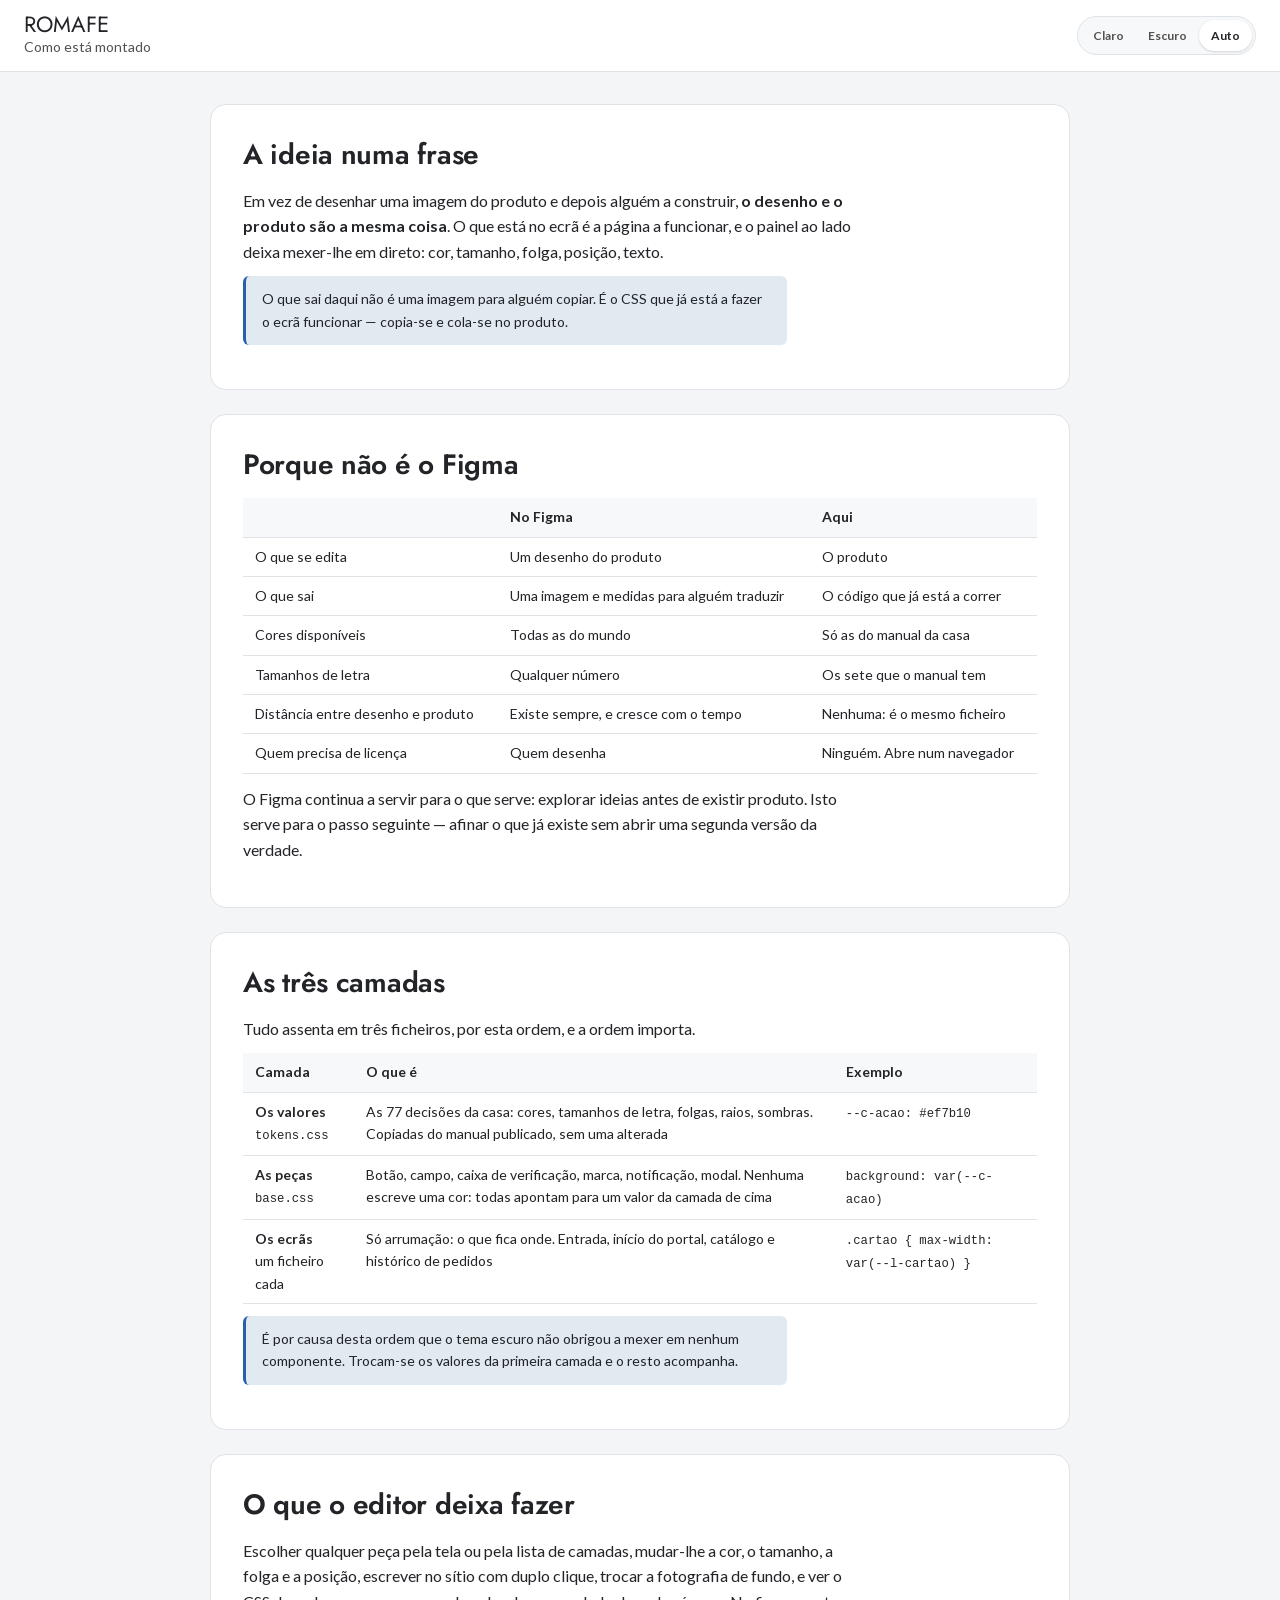
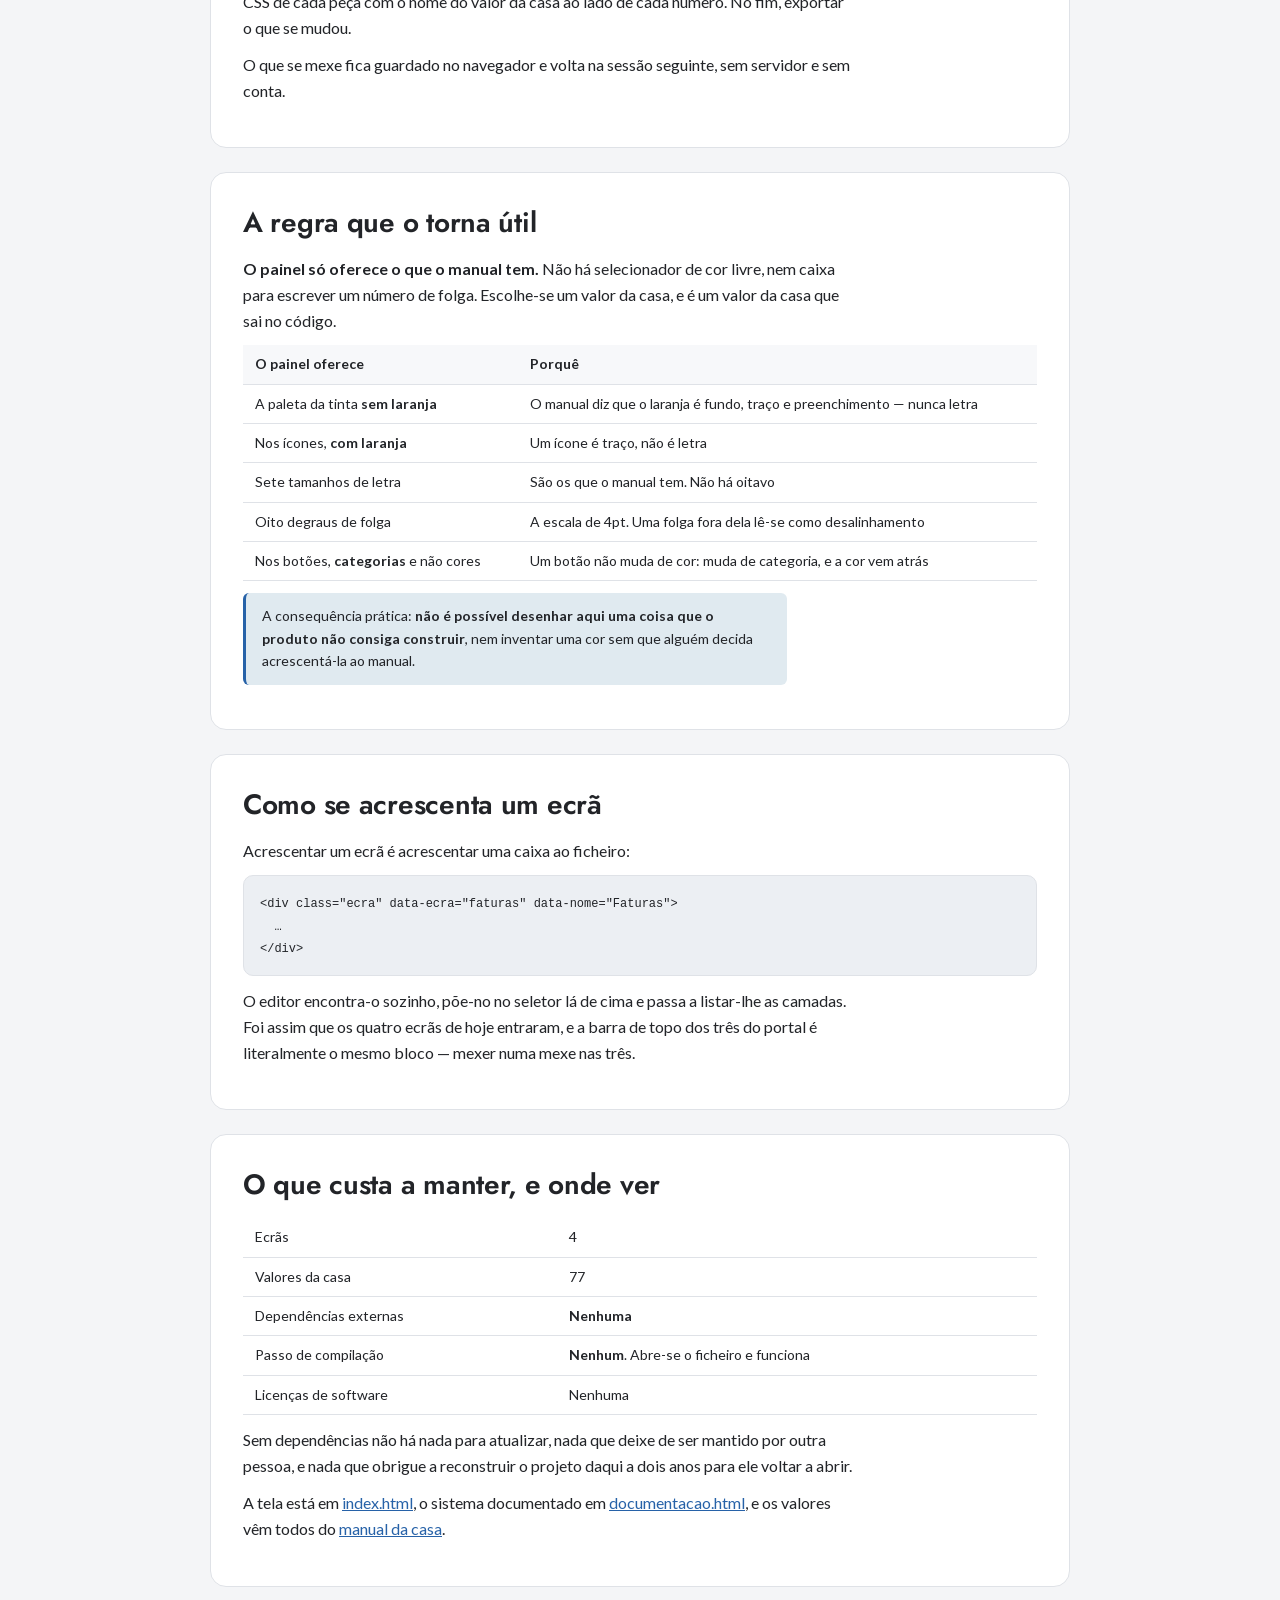
==== web/como-funciona.html @ 7aa7355b "Uma página que explica o que isto é, e a casa arrumada web/como-funciona.html responde à pergunta qu" ====
<!DOCTYPE html>
<html lang="pt">
<head>
<meta charset="utf-8">
<meta name="viewport" content="width=device-width, initial-scale=1">
<title>Como está montado — ROMAFE</title>
<meta name="description" content="O que é a tela de desenho da ROMAFE, porque não é o Figma, e como está construída.">
<link rel="stylesheet" href="assets/css/tokens.css">
<link rel="stylesheet" href="assets/css/base.css">
<link rel="stylesheet" href="assets/css/documentacao.css">
<script src="assets/js/tema.js"></script>
</head>
<body>

<a class="skip-link" href="#conteudo">Saltar para o conteúdo</a>

<header class="doc-topo">
  <div>
    <h1 class="doc-topo__titulo marca">ROMAFE</h1>
    <p class="doc-topo__sub">Como está montado</p>
  </div>
  <div class="segmented" role="group" aria-label="Tema da interface">
    <button type="button" class="segmented__btn" data-tema="light" aria-pressed="false">Claro</button>
    <button type="button" class="segmented__btn" data-tema="dark" aria-pressed="false">Escuro</button>
    <button type="button" class="segmented__btn" data-tema="auto" aria-pressed="true">Auto</button>
  </div>
</header>

<div class="doc-corpo doc-corpo--simples">
  <main class="doc-conteudo" id="conteudo">

    <section class="seccao" id="ideia">
      <h2>A ideia numa frase</h2>
      <p>
        Em vez de desenhar uma imagem do produto e depois alguém a construir,
        <strong>o desenho e o produto são a mesma coisa</strong>. O que está no
        ecrã é a página a funcionar, e o painel ao lado deixa mexer-lhe em
        direto: cor, tamanho, folga, posição, texto.
      </p>
      <p class="nota">
        O que sai daqui não é uma imagem para alguém copiar. É o CSS que já
        está a fazer o ecrã funcionar — copia-se e cola-se no produto.
      </p>
    </section>

    <section class="seccao" id="diferenca">
      <h2>Porque não é o Figma</h2>
      <table class="tabela">
        <thead><tr><th></th><th>No Figma</th><th>Aqui</th></tr></thead>
        <tbody>
          <tr><td>O que se edita</td><td>Um desenho do produto</td><td>O produto</td></tr>
          <tr><td>O que sai</td><td>Uma imagem e medidas para alguém traduzir</td><td>O código que já está a correr</td></tr>
          <tr><td>Cores disponíveis</td><td>Todas as do mundo</td><td>Só as do manual da casa</td></tr>
          <tr><td>Tamanhos de letra</td><td>Qualquer número</td><td>Os sete que o manual tem</td></tr>
          <tr><td>Distância entre desenho e produto</td><td>Existe sempre, e cresce com o tempo</td><td>Nenhuma: é o mesmo ficheiro</td></tr>
          <tr><td>Quem precisa de licença</td><td>Quem desenha</td><td>Ninguém. Abre num navegador</td></tr>
        </tbody>
      </table>
      <p>
        O Figma continua a servir para o que serve: explorar ideias antes de
        existir produto. Isto serve para o passo seguinte — afinar o que já
        existe sem abrir uma segunda versão da verdade.
      </p>
    </section>

    <section class="seccao" id="camadas">
      <h2>As três camadas</h2>
      <p>Tudo assenta em três ficheiros, por esta ordem, e a ordem importa.</p>
      <table class="tabela">
        <thead><tr><th>Camada</th><th>O que é</th><th>Exemplo</th></tr></thead>
        <tbody>
          <tr>
            <td><strong>Os valores</strong><br><code>tokens.css</code></td>
            <td>As 77 decisões da casa: cores, tamanhos de letra, folgas, raios, sombras. Copiadas do manual publicado, sem uma alterada</td>
            <td><code>--c-acao: #ef7b10</code></td>
          </tr>
          <tr>
            <td><strong>As peças</strong><br><code>base.css</code></td>
            <td>Botão, campo, caixa de verificação, marca, notificação, modal. Nenhuma escreve uma cor: todas apontam para um valor da camada de cima</td>
            <td><code>background: var(--c-acao)</code></td>
          </tr>
          <tr>
            <td><strong>Os ecrãs</strong><br>um ficheiro cada</td>
            <td>Só arrumação: o que fica onde. Entrada, início do portal, catálogo e histórico de pedidos</td>
            <td><code>.cartao { max-width: var(--l-cartao) }</code></td>
          </tr>
        </tbody>
      </table>
      <p class="nota">
        É por causa desta ordem que o tema escuro não obrigou a mexer em nenhum
        componente. Trocam-se os valores da primeira camada e o resto acompanha.
      </p>
    </section>

    <section class="seccao" id="editor">
      <h2>O que o editor deixa fazer</h2>
      <p>
        Escolher qualquer peça pela tela ou pela lista de camadas, mudar-lhe a
        cor, o tamanho, a folga e a posição, escrever no sítio com duplo clique,
        trocar a fotografia de fundo, e ver o CSS de cada peça com o nome do
        valor da casa ao lado de cada número. No fim, exportar o que se mudou.
      </p>
      <p>
        O que se mexe fica guardado no navegador e volta na sessão seguinte, sem
        servidor e sem conta.
      </p>
    </section>

    <section class="seccao" id="regra">
      <h2>A regra que o torna útil</h2>
      <p>
        <strong>O painel só oferece o que o manual tem.</strong> Não há
        selecionador de cor livre, nem caixa para escrever um número de folga.
        Escolhe-se um valor da casa, e é um valor da casa que sai no código.
      </p>
      <table class="tabela">
        <thead><tr><th>O painel oferece</th><th>Porquê</th></tr></thead>
        <tbody>
          <tr><td>A paleta da tinta <strong>sem laranja</strong></td><td>O manual diz que o laranja é fundo, traço e preenchimento — nunca letra</td></tr>
          <tr><td>Nos ícones, <strong>com laranja</strong></td><td>Um ícone é traço, não é letra</td></tr>
          <tr><td>Sete tamanhos de letra</td><td>São os que o manual tem. Não há oitavo</td></tr>
          <tr><td>Oito degraus de folga</td><td>A escala de 4pt. Uma folga fora dela lê-se como desalinhamento</td></tr>
          <tr><td>Nos botões, <strong>categorias</strong> e não cores</td><td>Um botão não muda de cor: muda de categoria, e a cor vem atrás</td></tr>
        </tbody>
      </table>
      <p class="nota">
        A consequência prática: <strong>não é possível desenhar aqui uma coisa
        que o produto não consiga construir</strong>, nem inventar uma cor sem
        que alguém decida acrescentá-la ao manual.
      </p>
    </section>

    <section class="seccao" id="crescer">
      <h2>Como se acrescenta um ecrã</h2>
      <p>Acrescentar um ecrã é acrescentar uma caixa ao ficheiro:</p>
      <pre><code>&lt;div class="ecra" data-ecra="faturas" data-nome="Faturas"&gt;
  …
&lt;/div&gt;</code></pre>
      <p>
        O editor encontra-o sozinho, põe-no no seletor lá de cima e passa a
        listar-lhe as camadas. Foi assim que os quatro ecrãs de hoje entraram, e
        a barra de topo dos três do portal é literalmente o mesmo bloco — mexer
        numa mexe nas três.
      </p>
    </section>

    <section class="seccao" id="custo">
      <h2>O que custa a manter, e onde ver</h2>
      <table class="tabela">
        <tbody>
          <tr><td>Ecrãs</td><td>4</td></tr>
          <tr><td>Valores da casa</td><td>77</td></tr>
          <tr><td>Dependências externas</td><td><strong>Nenhuma</strong></td></tr>
          <tr><td>Passo de compilação</td><td><strong>Nenhum</strong>. Abre-se o ficheiro e funciona</td></tr>
          <tr><td>Licenças de software</td><td>Nenhuma</td></tr>
        </tbody>
      </table>
      <p>
        Sem dependências não há nada para atualizar, nada que deixe de ser
        mantido por outra pessoa, e nada que obrigue a reconstruir o projeto
        daqui a dois anos para ele voltar a abrir.
      </p>
      <p>
        A tela está em <a href="index.html">index.html</a>, o sistema
        documentado em <a href="documentacao.html">documentacao.html</a>, e os
        valores vêm todos do
        <a href="https://romafe-work.github.io/UIUX/">manual da casa</a>.
      </p>
    </section>

  </main>
</div>

<script src="assets/js/documentacao.js"></script>
</body>
</html>
---- web/assets/css/tokens.css ----
/* =========================================================
   ROMAFE — tokens
   Copiados sem alterar de https://romafe-work.github.io/UIUX/
   (assets/css/style.css). Este ficheiro é a única fonte da verdade:
   nada no produto escreve uma cor, um tamanho ou uma folga à mão.
   ========================================================= */

/* Fontes da marca — as mesmas três do produto, ver 04 §1 do manual.
   Motor na marca, Jost nos títulos, Lato no corpo. */
@font-face { font-family:'Motor'; font-style:normal; font-weight:400 700; font-display:swap;
  src:url('../fonts/motor-latin.woff2') format('woff2'); }
@font-face { font-family:'Lato'; font-style:normal; font-weight:400; font-display:swap;
  src:url('../fonts/lato-400-latin.woff2') format('woff2'); }
@font-face { font-family:'Lato'; font-style:italic; font-weight:400; font-display:swap;
  src:url('../fonts/lato-400i-latin.woff2') format('woff2'); }
@font-face { font-family:'Lato'; font-style:normal; font-weight:700; font-display:swap;
  src:url('../fonts/lato-700-latin.woff2') format('woff2'); }
@font-face { font-family:'Lato'; font-style:italic; font-weight:700; font-display:swap;
  src:url('../fonts/lato-700i-latin.woff2') format('woff2'); }
@font-face { font-family:'Jost'; font-style:normal; font-weight:400 700; font-display:swap;
  src:url('../fonts/jost-latin.woff2') format('woff2'); }
@font-face { font-family:'Jost'; font-style:normal; font-weight:400 700; font-display:swap;
  src:url('../fonts/jost-latin-ext.woff2') format('woff2');
  unicode-range:U+0100-02BA,U+02BD-02C5,U+02C7-02CC,U+02CE-02D7,U+02DD-02FF,U+1E00-1E9F,U+1EF2-1EFF,U+2020,U+20A0-20AB,U+20AD-20C0,U+2113,U+2C60-2C7F,U+A720-A7FF; }


/* ---------- 1) TOKENS (design tokens) ---------- */
:root {
  /* cor — superfícies */
  --c-fundo:        #f4f5f7;
  --c-superficie:   #ffffff;
  --c-superficie-2: #f7f8fa;
  --c-superficie-3: #eceff3;
  --c-borda:        #dfe2e7;
  --c-borda-forte:  #c8ccd3;

  /* cor — texto (02 §3) */
  --c-texto:        #222428;
  --c-texto-2:      #52514e;
  --c-texto-3:      #6b6e74;

  /* cor — marca e estados */
  --c-marca:        #2762a8;   /* o azul da palavra ROMAFE */
  --c-marca-forte:  #1f5089;
  --c-marca-suave:  #e0eaf0;
  --c-acao:         #ef7b10;   /* 02 §1: o laranja de referência. Não muda com o tema */
  --c-acao-premido: #d86c01;   /* 02 §1.2: estado premido do primário */
  --c-acao-traco:   #ba5c00;   /* 02 §1.2: traço e preenchimento sobre fundo claro */
  --c-acao-marcador:#ef7b10;   /* 02 §6: marcador do item ativo */
  --c-ok:           #2e6b25;
  --c-ok-suave:     #e7efe6;
  --c-aviso:        #876c0d;
  --c-aviso-suave:  #fdf5d5;
  --c-erro:         #ac2e25;
  --c-erro-suave:   #f9e7e6;

  /* tipografia */
  --f-base: 'Lato', ui-sans-serif, system-ui, -apple-system, "Segoe UI", Roboto, Arial, sans-serif;
  --f-titulo: 'Jost', 'Lato', ui-sans-serif, system-ui, sans-serif;
  --f-marca: 'Motor', 'Jost', sans-serif;
  --f-mono: ui-monospace, SFMono-Regular, "JetBrains Mono", Consolas, monospace;
  --t-xs: .75rem; --t-sm: .875rem; --t-md: 1rem;
  --t-lg: 1.125rem; --t-xl: 1.375rem; --t-2xl: 1.75rem; --t-3xl: 2.25rem;

  /* espaçamento — escala 4pt */
  --e-1: 4px;  --e-2: 8px;  --e-3: 12px; --e-4: 16px;
  --e-5: 24px; --e-6: 32px; --e-7: 48px; --e-8: 64px;

  /* raio, sombra, transição */
  --r-sm: 6px; --r-md: 10px; --r-lg: 16px; --r-full: 999px;
  --s-1: 0 1px 2px rgba(16,24,40,.06), 0 1px 3px rgba(16,24,40,.10);
  --s-2: 0 4px 12px rgba(16,24,40,.10);
  --s-3: 0 16px 40px rgba(16,24,40,.16);
  --tr: 160ms cubic-bezier(.2,.8,.3,1);

  --largura-max: 900px;
  --painel-w: 310px;

  /* Altura do que fica colado ao topo. O app.js mede-as no arranque e a cada
     mudança de tamanho; estes valores são só o ponto de partida. Tudo o que
     salta para uma âncora desconta as duas, senão o destino aterra por baixo
     do cabeçalho e a primeira linha fica cortada. */
  --h-topo: 70px;
  --h-cabecalho: 96px;
  --folga-ancora: calc(var(--h-topo) + var(--h-cabecalho) + 16px);
}

[data-theme="dark"] {
  --c-fundo:        #2c2c2a;
  --c-superficie:   #333331;
  --c-superficie-2: #393937;
  --c-superficie-3: #40403e;
  --c-borda:        rgba(255,255,255,.12);
  --c-borda-forte:  rgba(255,255,255,.24);

  --c-texto:        #ffffff;
  --c-texto-2:      #cdccc1;
  --c-texto-3:      #adaca1;

  --c-marca:        #a8caee;
  --c-marca-forte:  #deebfb;
  --c-marca-suave:  #414548;
  --c-acao-traco:   #fb8f39;
  --c-acao-marcador:#fb8f39;
  --c-ok:           #8fbc89;
  --c-ok-suave:     #373e34;
  --c-aviso:        #f5c518;
  --c-aviso-suave:  #4a452e;
  --c-erro:         #f49791;
  --c-erro-suave:   #473835;

  --s-1: 0 1px 2px rgba(0,0,0,.4);
  --s-2: 0 4px 14px rgba(0,0,0,.45);
  --s-3: 0 18px 44px rgba(0,0,0,.55);
}


/* ---------- ACRESCENTOS DA ENTRADA ----------
   Nenhuma cor nova (02 §11.2). Cada valor daqui está no capítulo 02,
   e os dois azuis estão separados como o §11.4 obriga: um é fundo e não
   muda com o tema, o outro é tinta e muda. */
:root {
  --c-marca-fundo:    #2762a8;                 /* o mesmo azul, onde ele é fundo e não tinta */
  --c-entrada-fundo:  #012338;                 /* 02 §1.1 superfície invertida */
  --c-entrada-veu:    rgba(0, 83, 126, .78);   /* 02 §1.1: as transparências do azul */
  --c-entrada-tinta:  #ffffff;
  --c-entrada-tinta-2: rgba(255, 255, 255, .72); /* 02 §6: o branco a 72% do menu */
  /* Estes dois vêm das capturas do ecrã de entrada da Gestão de frota, que
     é o produto a copiar. Não estão no capítulo 02 — ver LEIA-ME. */
  --c-logotipo:       #2762a8;                 /* o azul do nome, nos dois temas */
  --c-campo-fundo:    #e9f0fe;                 /* o azul lavado dos campos */
  --c-marca-fundo-2:  #2d7ac6;                 /* fim do degradé das cabeças dos painéis */
  --c-portal-fundo:   #edf4fa;                 /* o fundo do portal */
  --c-acao-suave:     #fee1ce;                 /* 02 §1.2: fundo suave do laranja */
  --a-campo:          44px;                    /* 19 §2: 44 e não 42 */
  --l-cartao:         460px;                   /* a maqueta. O 19 §1 pede 400 */
}

/* 02 §11.4: sobre fundo escuro o azul da marca dá 1.53:1. O azul que é
   tinta muda; o que é fundo fica onde está. */
/* O fundo do portal é uma superfície como as outras: no tema escuro segue a
   página, senão o ecrã inteiro fica branco por baixo dos cartões — 02 §2. */
[data-theme="dark"] {
  --c-campo-fundo:  #3d434f;
  --c-portal-fundo: #2c2c2a;
}

/* O site trata "auto" como claro, porque não tem regra de sistema.
   Aqui auto segue o sistema — é a única diferença de comportamento. */
@media (prefers-color-scheme: dark) {
  :root:not([data-theme="light"]) {
    --c-fundo:        #2c2c2a;
    --c-superficie:   #333331;
    --c-superficie-2: #393937;
    --c-superficie-3: #40403e;
    --c-borda:        rgba(255,255,255,.12);
    --c-borda-forte:  rgba(255,255,255,.24);

    --c-texto:        #ffffff;
    --c-texto-2:      #cdccc1;
    --c-texto-3:      #adaca1;

    --c-marca:        #a8caee;
    --c-marca-forte:  #deebfb;
    --c-marca-suave:  #414548;
    --c-acao-traco:   #fb8f39;
    --c-acao-marcador:#fb8f39;
    --c-ok:           #8fbc89;
    --c-ok-suave:     #373e34;
    --c-aviso:        #f5c518;
    --c-aviso-suave:  #4a452e;
    --c-erro:         #f49791;
    --c-erro-suave:   #473835;

    --s-1: 0 1px 2px rgba(0,0,0,.4);
    --s-2: 0 4px 14px rgba(0,0,0,.45);
    --s-3: 0 18px 44px rgba(0,0,0,.55);

    --c-campo-fundo:  #3d434f;
    --c-portal-fundo: #2c2c2a;
  }
}
---- web/assets/css/base.css ----
/* =========================================================
   ROMAFE — base e componentes
   As regras vêm do site do manual (assets/css/style.css).
   O que é novo para o ecrã de entrada está marcado com "+ entrada".
   ========================================================= */

/* ---------- base ---------- */
*, *::before, *::after { box-sizing: border-box; }
body {
  margin: 0;
  font-family: var(--f-base);
  font-size: var(--t-md);
  line-height: 1.6;
  color: var(--c-texto);
  background: var(--c-fundo);
  -webkit-font-smoothing: antialiased;
}
h1, h2, h3, h4 {
  font-family: var(--f-titulo);
  line-height: 1.25; margin: 0 0 var(--e-3);
  font-weight: 600; letter-spacing: -.01em;
}
p { margin: 0 0 var(--e-3); }
a { color: var(--c-marca); }
code, kbd, pre { font-family: var(--f-mono); font-size: .875em; }
:focus-visible { outline: 3px solid var(--c-marca); outline-offset: 2px; border-radius: var(--r-sm); }

.skip-link {
  position: absolute; left: var(--e-3); top: -60px; z-index: 100;
  background: var(--c-marca); color: #fff; padding: var(--e-2) var(--e-4);
  border-radius: var(--r-sm); text-decoration: none; transition: top var(--tr);
}
.skip-link:focus { top: var(--e-3); }

.marca { font-family: var(--f-marca); font-weight: 400; letter-spacing: 0; }

/* ---------- botão ---------- */
.btn {
  display: inline-flex; align-items: center; justify-content: center; gap: var(--e-2);
  font: inherit; font-weight: 600; line-height: 1;
  padding: 11px var(--e-4); min-height: 42px;
  border: 1px solid transparent; border-radius: var(--r-md);
  background: var(--c-superficie-2); color: var(--c-texto);
  cursor: pointer; transition: background var(--tr), transform var(--tr), border-color var(--tr);
}
.btn:hover { background: var(--c-borda); }
.btn:active { transform: translateY(1px); }
.btn:disabled { opacity: .5; cursor: not-allowed; transform: none; }
.btn--primario { background: var(--c-marca); color: #fff; }
[data-theme="dark"] .btn--primario { color: #2c2c2a; }
.btn--primario:hover { background: var(--c-marca-forte); }
.btn--ghost { background: transparent; border-color: var(--c-borda-forte); }
.btn--ghost:hover { background: var(--c-superficie-2); }
.btn--perigo { background: var(--c-erro); color: #fff; }
[data-theme="dark"] .btn--perigo { color: #473835; }
.btn--sm { min-height: 34px; padding: 7px var(--e-3); font-size: var(--t-sm); }
.btn--bloco { width: 100%; }

/* + entrada — a ação da marca é laranja (09 §2.1). O site só tinha o azul
   porque a sua única ação é abrir capítulos, e essa não é a ação de ninguém. */
.btn--acao {
  background: var(--c-acao); color: #fff;
  font-weight: 700;                    /* 02 §1: o peso paga o contraste do laranja */
}
.btn--acao:hover { background: var(--c-acao-premido); }
/* 02 §3: o texto sobre laranja é branco, e não muda com o tema. */

.btn__icone { width: 18px; height: 18px; flex: none; }

/* ---------- campo ---------- */
.campo { display: block; }
.campo__label { display: block; font-size: var(--t-sm); font-weight: 600; margin-bottom: var(--e-1); }
.campo__ajuda { display: block; font-size: var(--t-xs); color: var(--c-texto-2); margin-top: var(--e-1); }
.campo__erro { display: block; font-size: var(--t-xs); color: var(--c-erro); margin-top: var(--e-1); font-weight: 600; }
.campo__req { color: var(--c-erro); font-weight: 700; margin-left: 2px; }

select.input { accent-color: var(--c-marca-fundo); }
.input, select.input, textarea.input {
  width: 100%; font: inherit; color: var(--c-texto);
  padding: 10px var(--e-3); min-height: 42px;
  background: var(--c-superficie); border: 1px solid var(--c-borda-forte); border-radius: var(--r-md);
  transition: border-color var(--tr), box-shadow var(--tr);
}
.input::placeholder { color: var(--c-texto-3); }
.input:focus { border-color: var(--c-marca); box-shadow: 0 0 0 3px var(--c-marca-suave); outline: none; }
.input[aria-invalid="true"] { border-color: var(--c-erro); }
.input:disabled { background: var(--c-superficie-3); color: var(--c-texto-3); cursor: not-allowed; }

/* + entrada — campo com ícone à esquerda e botão à direita, 44px (19 §2) */
.campo--icone { position: relative; }
.campo--icone .input { min-height: var(--a-campo); padding-left: 42px; }
.campo--icone .input[data-com-botao] { padding-right: 44px; }
.campo__icone {
  position: absolute; left: var(--e-3); top: 50%; transform: translateY(-50%);
  width: 18px; height: 18px; color: var(--c-texto-3); pointer-events: none;
}
.campo__acao {
  position: absolute; right: 6px; top: 50%; transform: translateY(-50%);
  display: grid; place-items: center; width: 32px; height: 32px;
  border: 0; border-radius: var(--r-sm); background: transparent;
  color: var(--c-texto-2); cursor: pointer;
}
.campo__acao:hover { background: var(--c-superficie-3); }
.campo__acao svg { width: 18px; height: 18px; }

/* ---------- opção (caixa de verificação) ---------- */
.opcao { display: flex; gap: var(--e-2); align-items: flex-start; }
.opcao input { margin-top: 4px; width: 16px; height: 16px; accent-color: var(--c-marca-fundo); flex: none; }
.opcao__texto { font-size: var(--t-sm); }
.opcao__ajuda { display: block; font-size: var(--t-xs); color: var(--c-texto-2); }

/* ---------- segmentado (tema) ---------- */
.segmented { display: inline-flex; background: var(--c-superficie-2); border: 1px solid var(--c-borda); border-radius: var(--r-full); padding: 3px; }
.segmented__btn {
  font: inherit; font-size: var(--t-xs); font-weight: 600;
  border: 0; background: transparent; color: var(--c-texto-2);
  padding: 6px var(--e-3); border-radius: var(--r-full); cursor: pointer;
}
.segmented__btn[aria-pressed="true"] { background: var(--c-superficie); color: var(--c-texto); box-shadow: var(--s-1); }

/* ---------- lockup da marca ----------
   ROMAFE nunca aparece sozinho: é o nome, o risco laranja e o subtítulo,
   sempre por esta ordem e sempre com o mesmo desenho. */
.lockup { display: inline-grid; justify-items: start; gap: 3px; }
.lockup__nome {
  font-family: var(--f-marca); font-size: var(--t-2xl); line-height: 1;
  color: var(--c-logotipo); margin: 0;
}
.lockup__risco { width: 100%; height: 3px; background: var(--c-acao); border-radius: 2px; }
.lockup__sub { font-size: var(--t-sm); color: var(--c-texto-2); margin: 0; line-height: 1.2; }

.lockup--centro { justify-items: center; text-align: center; }
.lockup--sm .lockup__nome { font-size: var(--t-xl); }
.lockup--sm .lockup__sub { font-size: var(--t-xs); }
.lockup--sm .lockup__risco { height: 2px; }

/* ROMAFE é sempre azul e sempre em Motor. Sobre superfície escura o
   #00537e dá 1.53:1 e desaparece, por isso o azul que se usa lá é o
   #a8caee — o azul que é tinta, de 02 §1.1 e §11.4. Continua a ser azul. */
.lockup--invertido .lockup__nome { color: #a8caee; }
.lockup--invertido .lockup__sub { color: var(--c-entrada-tinta-2); }

/* ---------- notificação efémera (14 §4) ----------
   A cor vive numa faixa de 3px à esquerda e não no fundo: a notificação
   aparece por cima de conteúdo qualquer, e um fundo colorido a atravessar
   uma tabela é mais ruído do que informação. */
.toasts {
  position: fixed; left: 50%; bottom: var(--e-5); transform: translateX(-50%);
  display: grid; gap: var(--e-2); z-index: 100;
  width: min(420px, calc(100vw - var(--e-5)));
}
.toast {
  display: flex; align-items: center; gap: var(--e-3);
  padding: 12px var(--e-4);
  background: var(--c-superficie); color: var(--c-texto);
  border: 1px solid var(--c-borda-forte); border-left: 3px solid var(--c-texto-3);
  border-radius: var(--r-md); box-shadow: var(--s-3);
  font-size: var(--t-sm);
}
.toast__icone { width: 18px; height: 18px; flex: none; }
.toast__texto { flex: 1; min-width: 0; }
.toast__accao {
  font: inherit; font-size: var(--t-sm); font-weight: 700;
  color: var(--c-marca); background: none; border: 0; cursor: pointer; padding: 0;
}
.toast__fechar {
  font: inherit; font-size: 16px; line-height: 1; width: 24px; height: 24px;
  color: var(--c-texto-3); background: none; border: 0; border-radius: var(--r-sm); cursor: pointer;
}
.toast__fechar:hover { background: var(--c-superficie-3); color: var(--c-texto); }

.toast--bom    { border-left-color: var(--c-ok); }
.toast--bom    .toast__icone { color: var(--c-ok); }
.toast--aviso  { border-left-color: var(--c-aviso); }
.toast--aviso  .toast__icone { color: var(--c-aviso); }
.toast--erro   { border-left-color: var(--c-erro); }
.toast--erro   .toast__icone { color: var(--c-erro); }
.toast--info   { border-left-color: var(--c-marca); }
.toast--info   .toast__icone { color: var(--c-marca); }

/* ---------- modal (13 §2) ---------- */
.modal {
  width: min(720px, 92vw); padding: 0; border: 0;
  border-radius: var(--r-lg); background: var(--c-superficie); color: var(--c-texto);
  box-shadow: var(--s-3);
}
.modal--estreito { width: min(480px, 92vw); }
.modal::backdrop { background: rgba(34, 36, 40, .45); }
[data-theme="dark"] .modal::backdrop { background: rgba(0, 0, 0, .6); }

.modal__cabeca {
  display: flex; align-items: center; justify-content: space-between; gap: var(--e-3);
  padding: var(--e-4) var(--e-5); border-bottom: 1px solid var(--c-borda);
}
.modal__titulo { font-family: var(--f-titulo); font-size: var(--t-lg); margin: 0; }
.modal__fechar {
  font: inherit; font-size: 20px; line-height: 1; width: 32px; height: 32px;
  color: var(--c-texto-2); background: none; border: 0; border-radius: var(--r-sm); cursor: pointer;
}
.modal__fechar:hover { background: var(--c-superficie-3); color: var(--c-texto); }
.modal__corpo { padding: var(--e-5); max-height: 60vh; overflow-y: auto; display: grid; gap: var(--e-4); }
/* O primário fica à direita, que é onde o olho acaba a linha — 07 §2 */
.modal__accoes {
  display: flex; justify-content: flex-end; gap: var(--e-2);
  padding: var(--e-4) var(--e-5); border-top: 1px solid var(--c-borda);
}
---- web/assets/css/documentacao.css ----
/* =========================================================
   ROMAFE — folha da página de documentação
   Só esta página. Não entra no produto.
   ========================================================= */

.doc-topo {
  position: sticky; top: 0; z-index: 10;
  display: flex; align-items: center; justify-content: space-between; gap: var(--e-4);
  padding: var(--e-3) var(--e-5);
  background: var(--c-superficie); border-bottom: 1px solid var(--c-borda);
}
.doc-topo__titulo { font-size: var(--t-xl); margin: 0; line-height: 1.1; }
.doc-topo__sub { font-size: var(--t-sm); color: var(--c-texto-2); margin: 0; }

.doc-corpo {
  display: grid; grid-template-columns: 240px minmax(0, 1fr);
  gap: var(--e-7); align-items: start;
  max-width: 1200px; margin: 0 auto; padding: var(--e-6) var(--e-5);
}

.doc-indice { position: sticky; top: 88px; font-size: var(--t-sm); }
.doc-indice ol { margin: 0; padding-left: var(--e-5); display: grid; gap: var(--e-2); color: var(--c-texto-3); }
.doc-indice a { text-decoration: none; }
.doc-indice a:hover { text-decoration: underline; }
.doc-indice a[aria-current="true"] { font-weight: 700; }

.doc-conteudo { min-width: 0; }
.seccao {
  background: var(--c-superficie); border: 1px solid var(--c-borda);
  border-radius: var(--r-lg); padding: var(--e-6); margin-bottom: var(--e-5);
  scroll-margin-top: 96px;
}
.seccao h2 { font-size: var(--t-2xl); margin-bottom: var(--e-4); }
.seccao h3 { font-size: var(--t-lg); margin-top: var(--e-5); }
.seccao > p { max-width: 68ch; }

.nota {
  border-left: 3px solid var(--c-marca); background: var(--c-marca-suave);
  padding: var(--e-3) var(--e-4); border-radius: var(--r-sm);
  font-size: var(--t-sm); max-width: 68ch;
}

pre {
  background: var(--c-superficie-3); border: 1px solid var(--c-borda);
  border-radius: var(--r-md); padding: var(--e-4);
  overflow-x: auto; margin: var(--e-3) 0;
}
pre code { font-size: var(--t-xs); line-height: 1.7; }

/* ---------- cor ---------- */
.grelha-cores {
  display: grid; grid-template-columns: repeat(auto-fill, minmax(190px, 1fr));
  gap: var(--e-3); margin: var(--e-3) 0 var(--e-5);
}
.cor {
  text-align: left; font: inherit; cursor: pointer;
  border: 1px solid var(--c-borda); border-radius: var(--r-md);
  background: var(--c-superficie); padding: 0; overflow: hidden;
}
.cor:hover { border-color: var(--c-marca); }
.cor__amostra { display: block; height: 56px; border-bottom: 1px solid var(--c-borda); }
.cor__texto { display: block; padding: var(--e-2) var(--e-3); }
.cor__nome { display: block; font-size: var(--t-xs); font-weight: 700; }
.cor__valor { display: block; font-family: var(--f-mono); font-size: 11px; color: var(--c-texto-2); }
.cor__uso { display: block; font-size: 11px; color: var(--c-texto-3); }

/* ---------- tipografia ---------- */
.familias { display: grid; grid-template-columns: repeat(auto-fit, minmax(200px, 1fr)); gap: var(--e-4); margin: var(--e-4) 0; }
.familia { border: 1px solid var(--c-borda); border-radius: var(--r-md); padding: var(--e-4); }
.familia__amostra { font-size: var(--t-2xl); margin: 0 0 var(--e-2); line-height: 1.1; }
.familia__nome { font-size: var(--t-xs); color: var(--c-texto-2); margin: 0; }

/* ---------- tabelas ---------- */
.tabela { width: 100%; border-collapse: collapse; font-size: var(--t-sm); margin: var(--e-3) 0; }
.tabela caption { text-align: left; color: var(--c-texto-2); font-size: var(--t-xs); padding-bottom: var(--e-2); }
.tabela th, .tabela td { text-align: left; padding: var(--e-2) var(--e-3); border-bottom: 1px solid var(--c-borda); vertical-align: top; }
.tabela th { background: var(--c-superficie-2); font-weight: 700; }

/* ---------- espaçamento ---------- */
.escala-espaco { display: grid; gap: var(--e-2); margin: var(--e-4) 0; }
.espaco { display: grid; grid-template-columns: 90px 1fr; align-items: center; gap: var(--e-3); font-size: var(--t-xs); }
.espaco__barra { height: 14px; background: var(--c-marca); border-radius: var(--r-sm); }
.espaco__nome { font-family: var(--f-mono); }

/* ---------- formas ---------- */
.grelha-formas { display: grid; grid-template-columns: repeat(auto-fit, minmax(150px, 1fr)); gap: var(--e-4); margin: var(--e-4) 0; }
.forma { display: grid; gap: var(--e-1); font-size: var(--t-xs); color: var(--c-texto-2); }
.forma__caixa { height: 64px; background: var(--c-superficie-2); border: 1px solid var(--c-borda); }
/* As sombras precisam de folga à volta e de uma superfície branca por baixo,
   senão a mais discreta não se distingue da borda. */
.grelha-formas--sombra { background: var(--c-superficie-2); border-radius: var(--r-md); padding: var(--e-4); }
.grelha-formas--sombra .forma__caixa { background: var(--c-superficie); border: 0; margin-bottom: var(--e-2); }
.forma code { font-weight: 700; color: var(--c-texto); }

/* ---------- demos ---------- */
.demo {
  display: flex; flex-wrap: wrap; gap: var(--e-3); align-items: center;
  background: var(--c-superficie-2); border: 1px solid var(--c-borda);
  border-radius: var(--r-md); padding: var(--e-4); margin: var(--e-3) 0;
}
.demo--coluna { flex-direction: column; align-items: stretch; max-width: 420px; }
/* As notificações vivem coladas ao fundo do ecrã. Aqui estão a ser mostradas,
   não a acontecer, por isso ficam em linha com o resto da página. */
.toasts--demo .toast { position: static; }
.toasts--demo { max-width: 520px; }

.aviso-copia {
  position: fixed; left: 50%; bottom: var(--e-5); transform: translateX(-50%);
  background: var(--c-texto); color: var(--c-fundo);
  padding: var(--e-2) var(--e-4); border-radius: var(--r-full);
  font-size: var(--t-sm); box-shadow: var(--s-2);
}

@media (max-width: 900px) {
  .doc-corpo { grid-template-columns: 1fr; gap: var(--e-4); }
  .doc-indice { position: static; }
  .seccao { padding: var(--e-4); }
}
@media (prefers-reduced-motion: reduce) { * { transition: none !important; } }

/* uma página sem índice ocupa a largura toda, centrada */
.doc-corpo--simples { grid-template-columns: minmax(0, 860px); justify-content: center; }
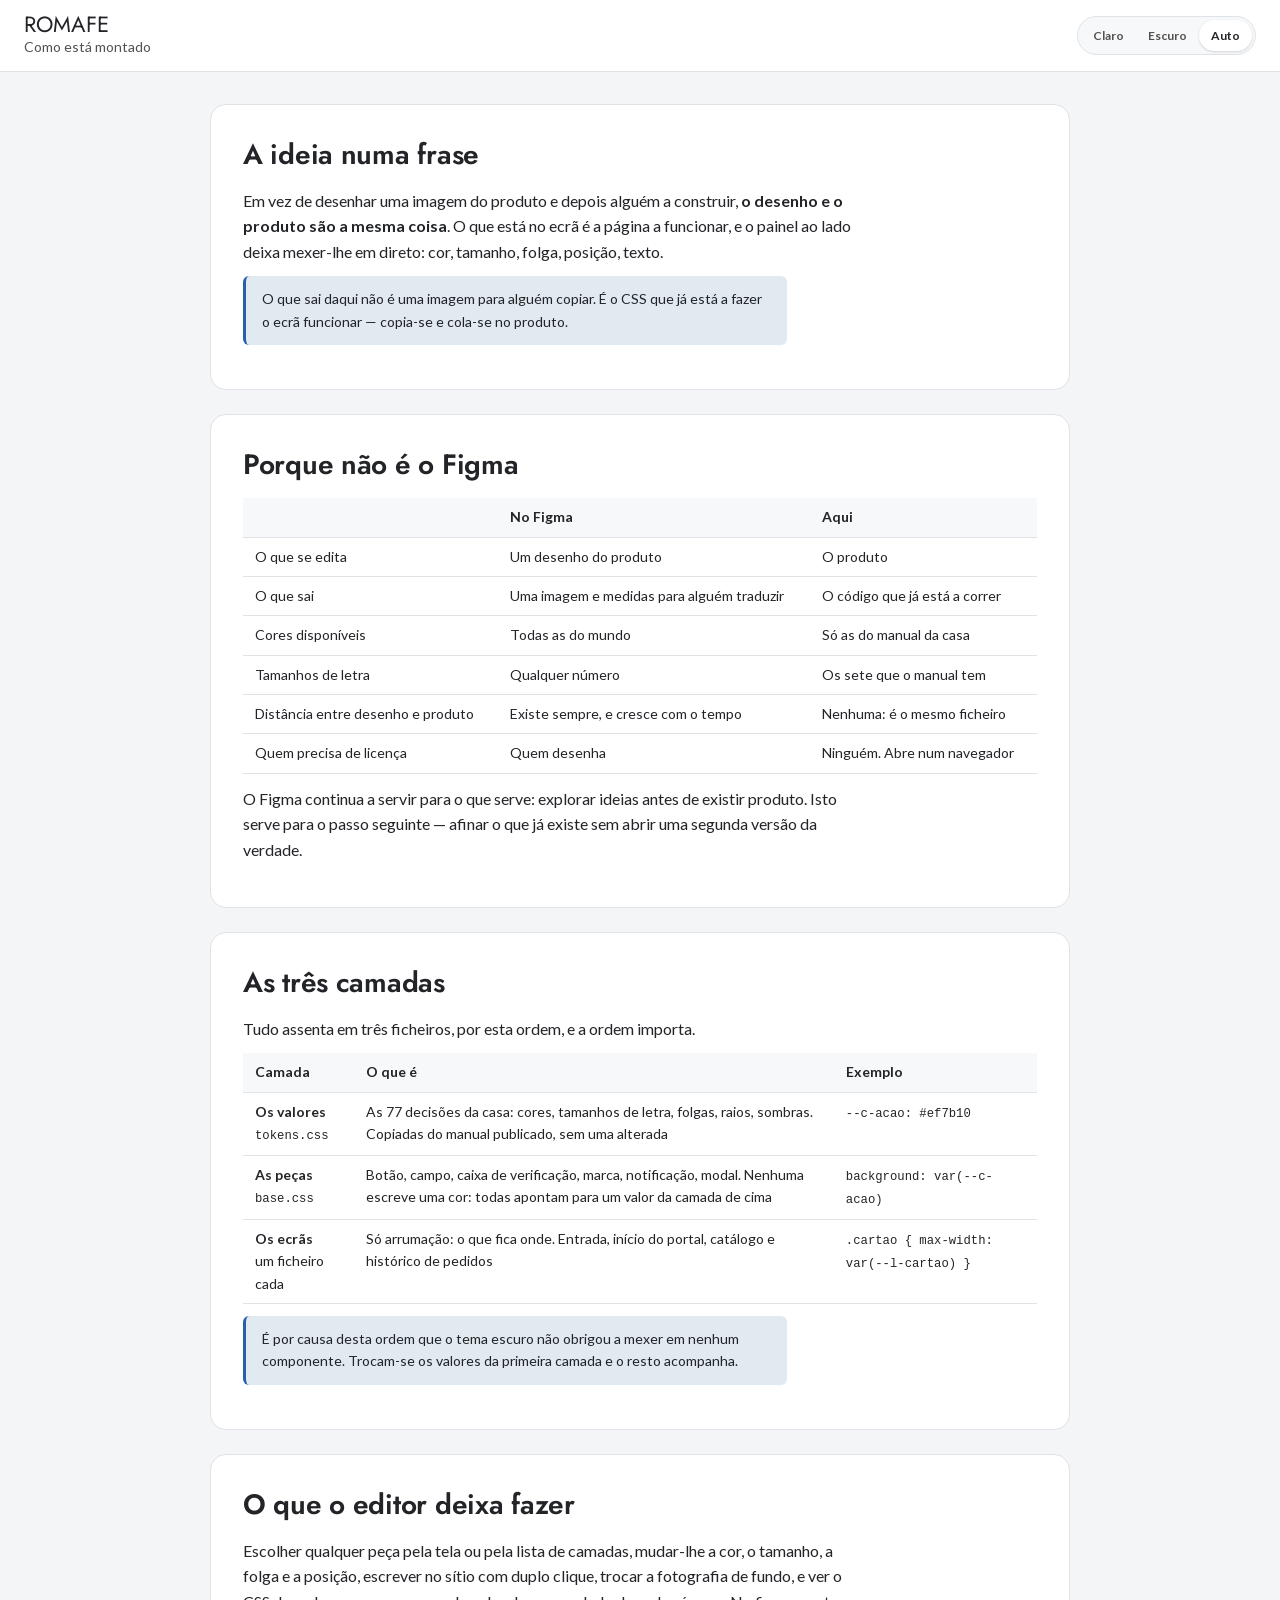
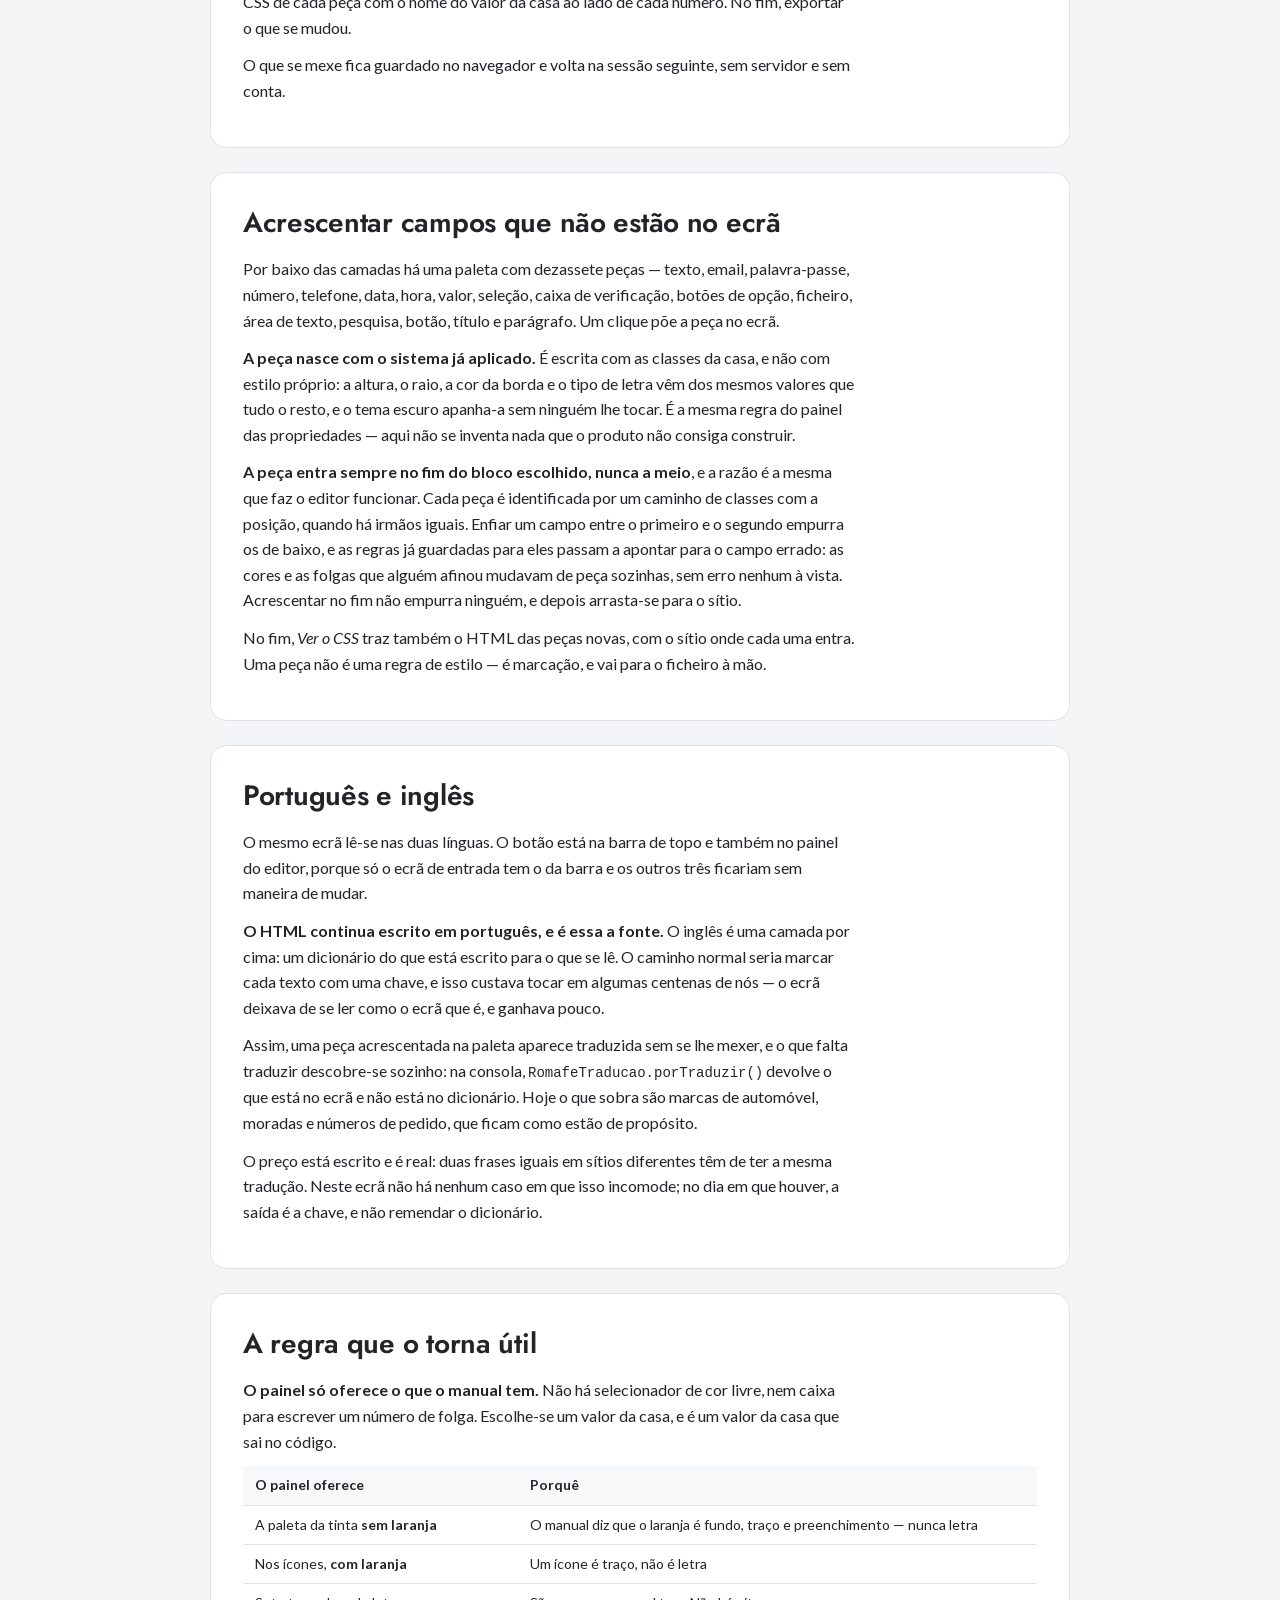
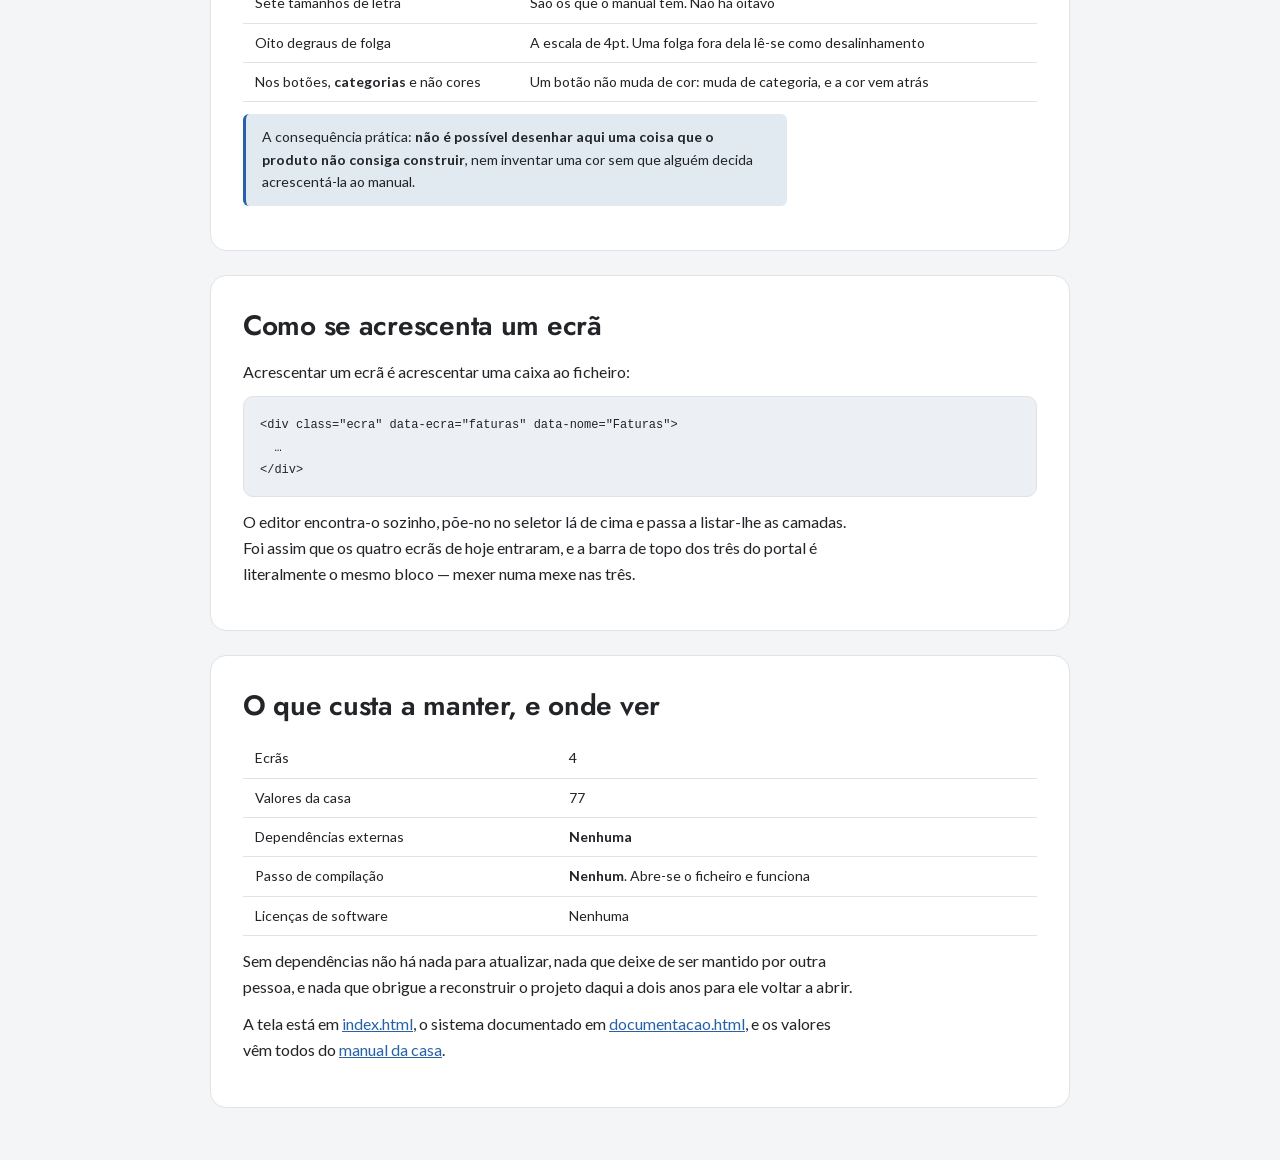
==== commit b9ae0c4e: "A paleta acrescenta campos, e o ecrã lê-se também em inglês Duas coisas que o editor não fazia.  ACR" ====
--- a/web/como-funciona.html
+++ b/web/como-funciona.html
@@ -106,6 +106,68 @@
       </p>
     </section>
 
+    <section class="seccao" id="acrescentar">
+      <h2>Acrescentar campos que não estão no ecrã</h2>
+      <p>
+        Por baixo das camadas há uma paleta com dezassete peças — texto, email,
+        palavra-passe, número, telefone, data, hora, valor, seleção, caixa de
+        verificação, botões de opção, ficheiro, área de texto, pesquisa, botão,
+        título e parágrafo. Um clique põe a peça no ecrã.
+      </p>
+      <p>
+        <strong>A peça nasce com o sistema já aplicado.</strong> É escrita com
+        as classes da casa, e não com estilo próprio: a altura, o raio, a cor da
+        borda e o tipo de letra vêm dos mesmos valores que tudo o resto, e o tema
+        escuro apanha-a sem ninguém lhe tocar. É a mesma regra do painel das
+        propriedades — aqui não se inventa nada que o produto não consiga
+        construir.
+      </p>
+      <p>
+        <strong>A peça entra sempre no fim do bloco escolhido, nunca a meio</strong>,
+        e a razão é a mesma que faz o editor funcionar. Cada peça é identificada
+        por um caminho de classes com a posição, quando há irmãos iguais. Enfiar
+        um campo entre o primeiro e o segundo empurra os de baixo, e as regras
+        já guardadas para eles passam a apontar para o campo errado: as cores e
+        as folgas que alguém afinou mudavam de peça sozinhas, sem erro nenhum à
+        vista. Acrescentar no fim não empurra ninguém, e depois arrasta-se para o
+        sítio.
+      </p>
+      <p>
+        No fim, <em>Ver o CSS</em> traz também o HTML das peças novas, com o
+        sítio onde cada uma entra. Uma peça não é uma regra de estilo — é
+        marcação, e vai para o ficheiro à mão.
+      </p>
+    </section>
+
+    <section class="seccao" id="idioma">
+      <h2>Português e inglês</h2>
+      <p>
+        O mesmo ecrã lê-se nas duas línguas. O botão está na barra de topo e
+        também no painel do editor, porque só o ecrã de entrada tem o da barra e
+        os outros três ficariam sem maneira de mudar.
+      </p>
+      <p>
+        <strong>O HTML continua escrito em português, e é essa a fonte.</strong>
+        O inglês é uma camada por cima: um dicionário do que está escrito para o
+        que se lê. O caminho normal seria marcar cada texto com uma chave, e isso
+        custava tocar em algumas centenas de nós — o ecrã deixava de se ler como
+        o ecrã que é, e ganhava pouco.
+      </p>
+      <p>
+        Assim, uma peça acrescentada na paleta aparece traduzida sem se lhe
+        mexer, e o que falta traduzir descobre-se sozinho: na consola,
+        <code>RomafeTraducao.porTraduzir()</code> devolve o que está no ecrã e
+        não está no dicionário. Hoje o que sobra são marcas de automóvel,
+        moradas e números de pedido, que ficam como estão de propósito.
+      </p>
+      <p>
+        O preço está escrito e é real: duas frases iguais em sítios diferentes
+        têm de ter a mesma tradução. Neste ecrã não há nenhum caso em que isso
+        incomode; no dia em que houver, a saída é a chave, e não remendar o
+        dicionário.
+      </p>
+    </section>
+
     <section class="seccao" id="regra">
       <h2>A regra que o torna útil</h2>
       <p>
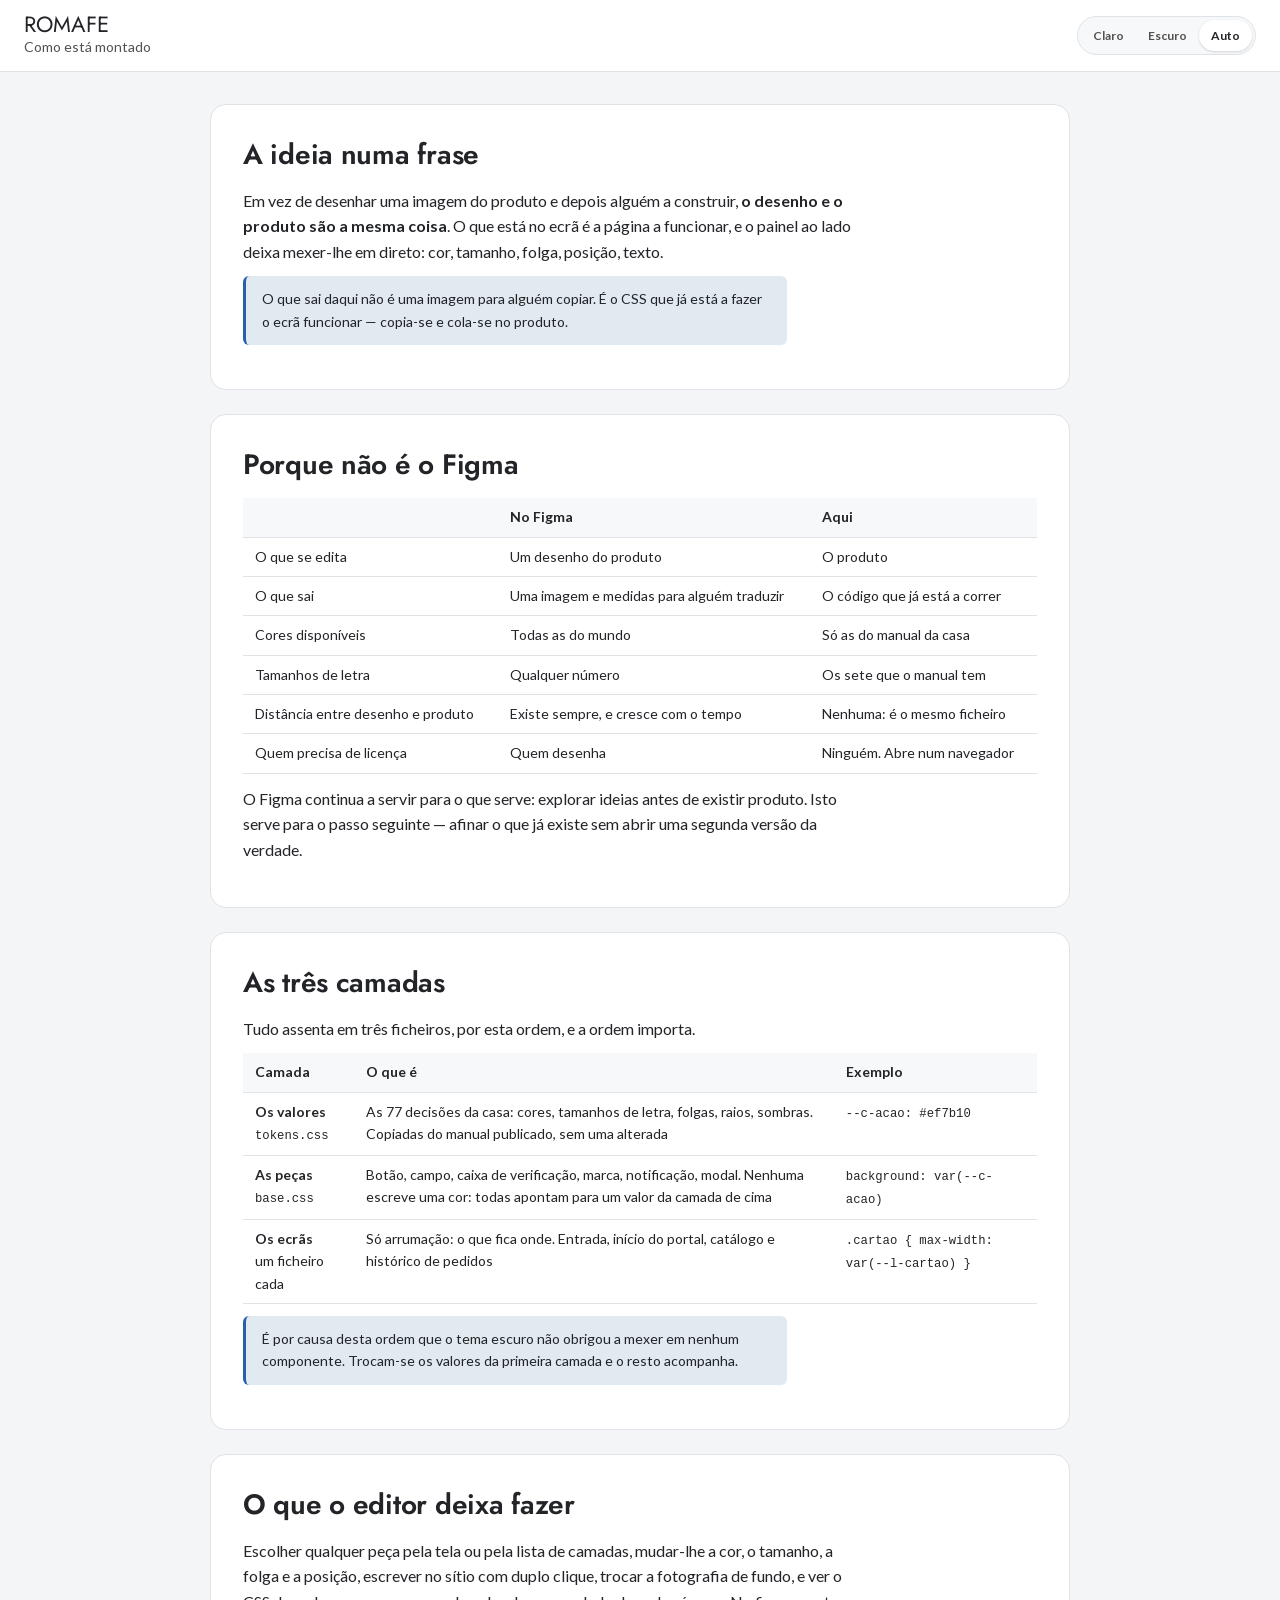
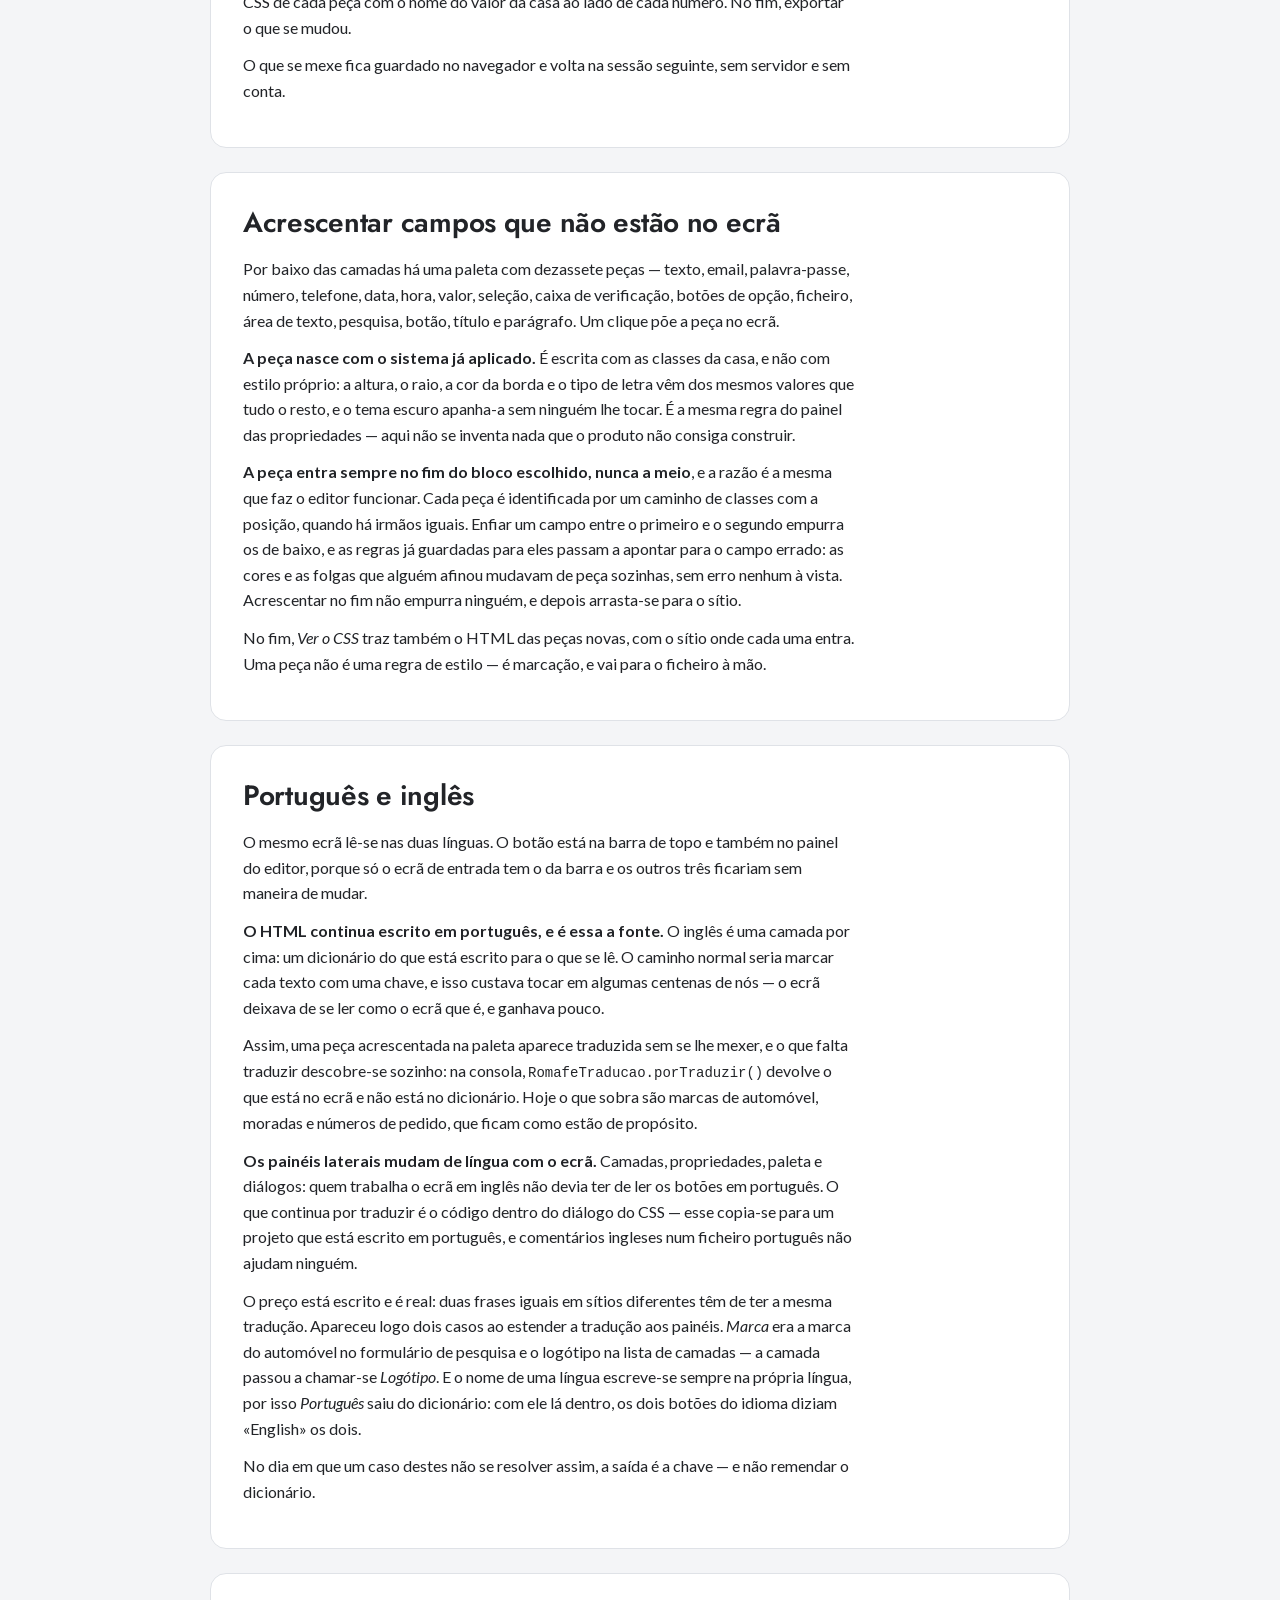
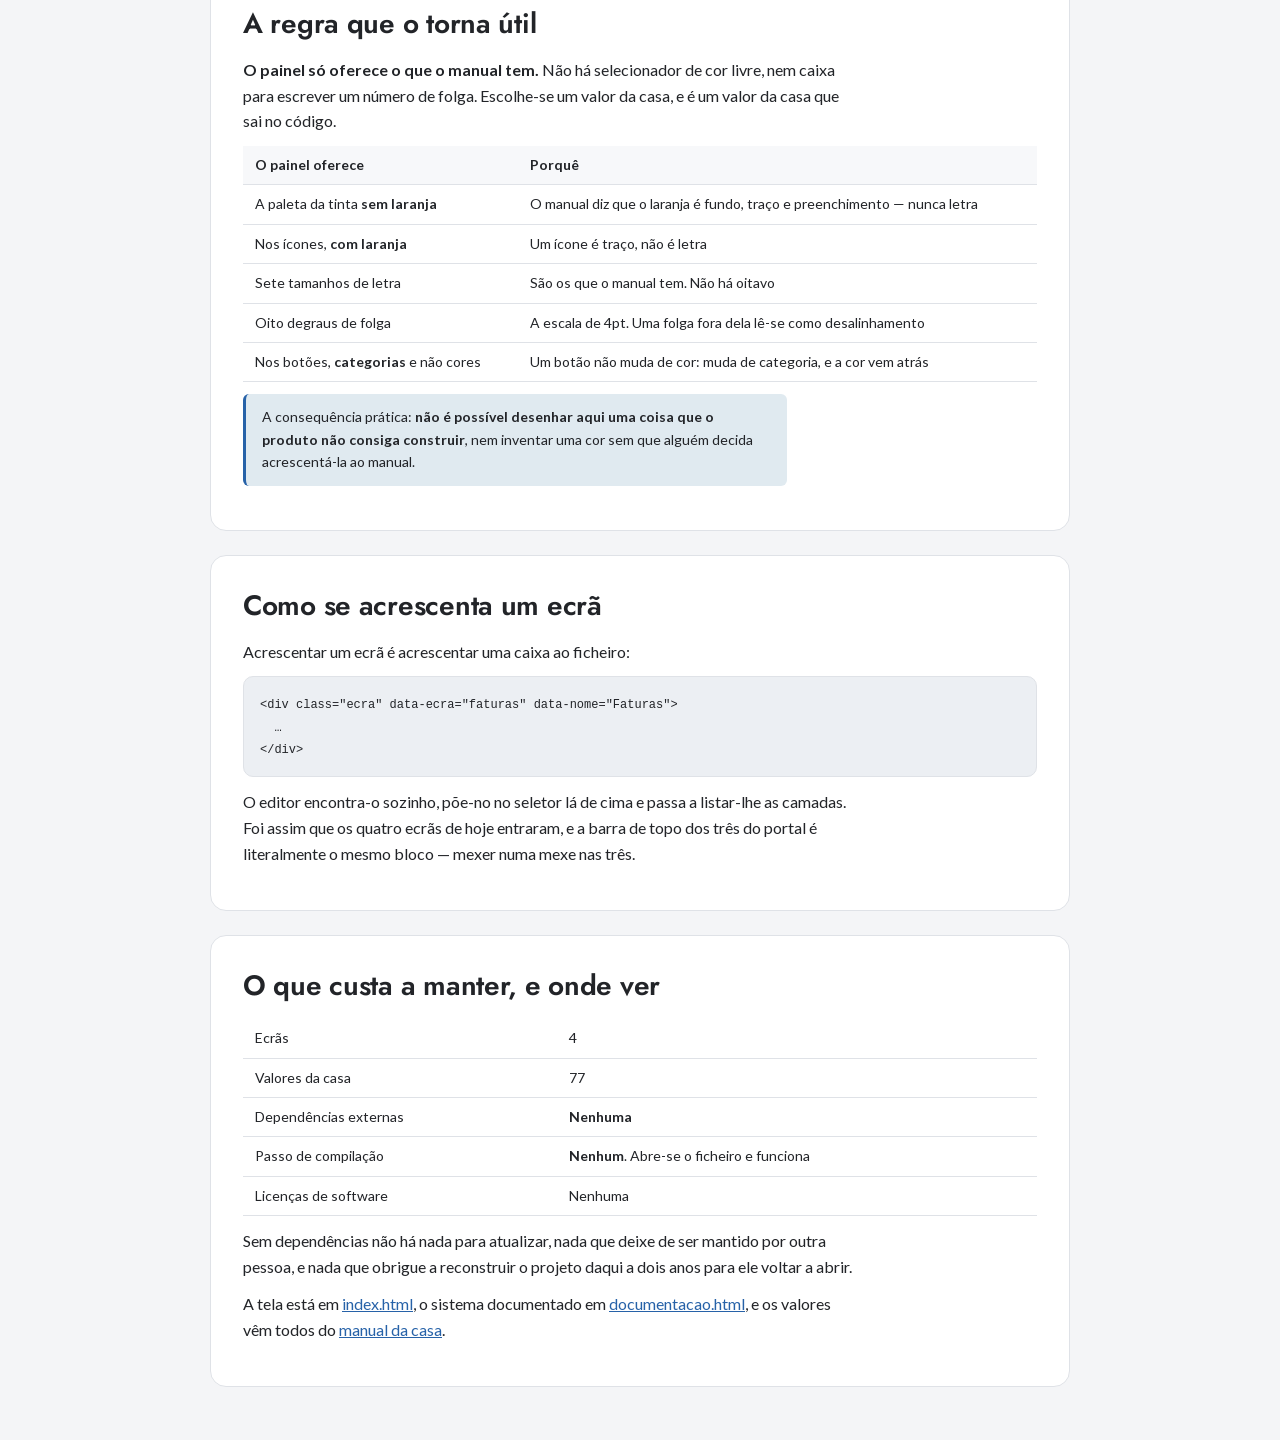
==== commit 2443285a: "Os painéis laterais mudam de língua com o ecrã Camadas, propriedades, paleta e diálogos passam a ing" ====
--- a/web/como-funciona.html
+++ b/web/como-funciona.html
@@ -161,10 +161,25 @@
         moradas e números de pedido, que ficam como estão de propósito.
       </p>
       <p>
+        <strong>Os painéis laterais mudam de língua com o ecrã.</strong> Camadas,
+        propriedades, paleta e diálogos: quem trabalha o ecrã em inglês não devia
+        ter de ler os botões em português. O que continua por traduzir é o código
+        dentro do diálogo do CSS — esse copia-se para um projeto que está escrito
+        em português, e comentários ingleses num ficheiro português não ajudam
+        ninguém.
+      </p>
+      <p>
         O preço está escrito e é real: duas frases iguais em sítios diferentes
-        têm de ter a mesma tradução. Neste ecrã não há nenhum caso em que isso
-        incomode; no dia em que houver, a saída é a chave, e não remendar o
-        dicionário.
+        têm de ter a mesma tradução. Apareceu logo dois casos ao estender a
+        tradução aos painéis. <em>Marca</em> era a marca do automóvel no
+        formulário de pesquisa e o logótipo na lista de camadas — a camada
+        passou a chamar-se <em>Logótipo</em>. E o nome de uma língua escreve-se
+        sempre na própria língua, por isso <em>Português</em> saiu do dicionário:
+        com ele lá dentro, os dois botões do idioma diziam «English» os dois.
+      </p>
+      <p>
+        No dia em que um caso destes não se resolver assim, a saída é a chave —
+        e não remendar o dicionário.
       </p>
     </section>
 
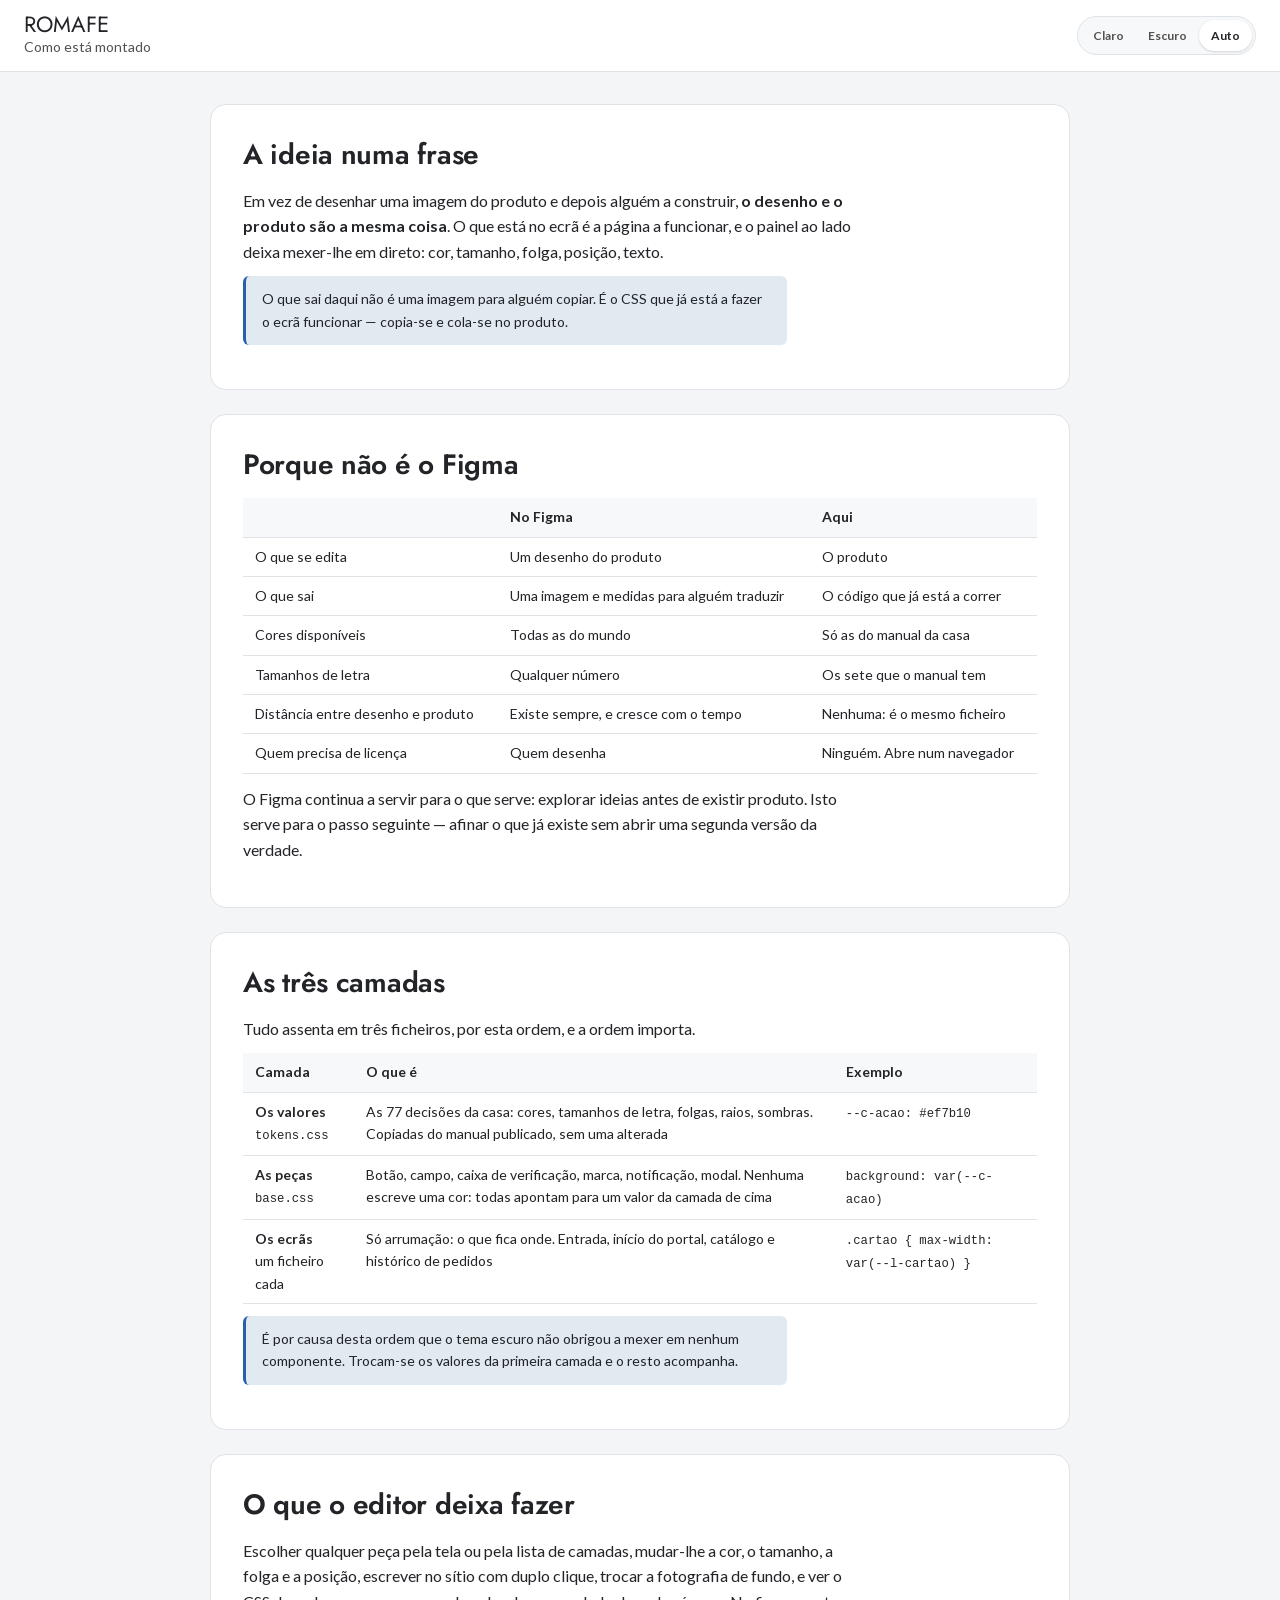
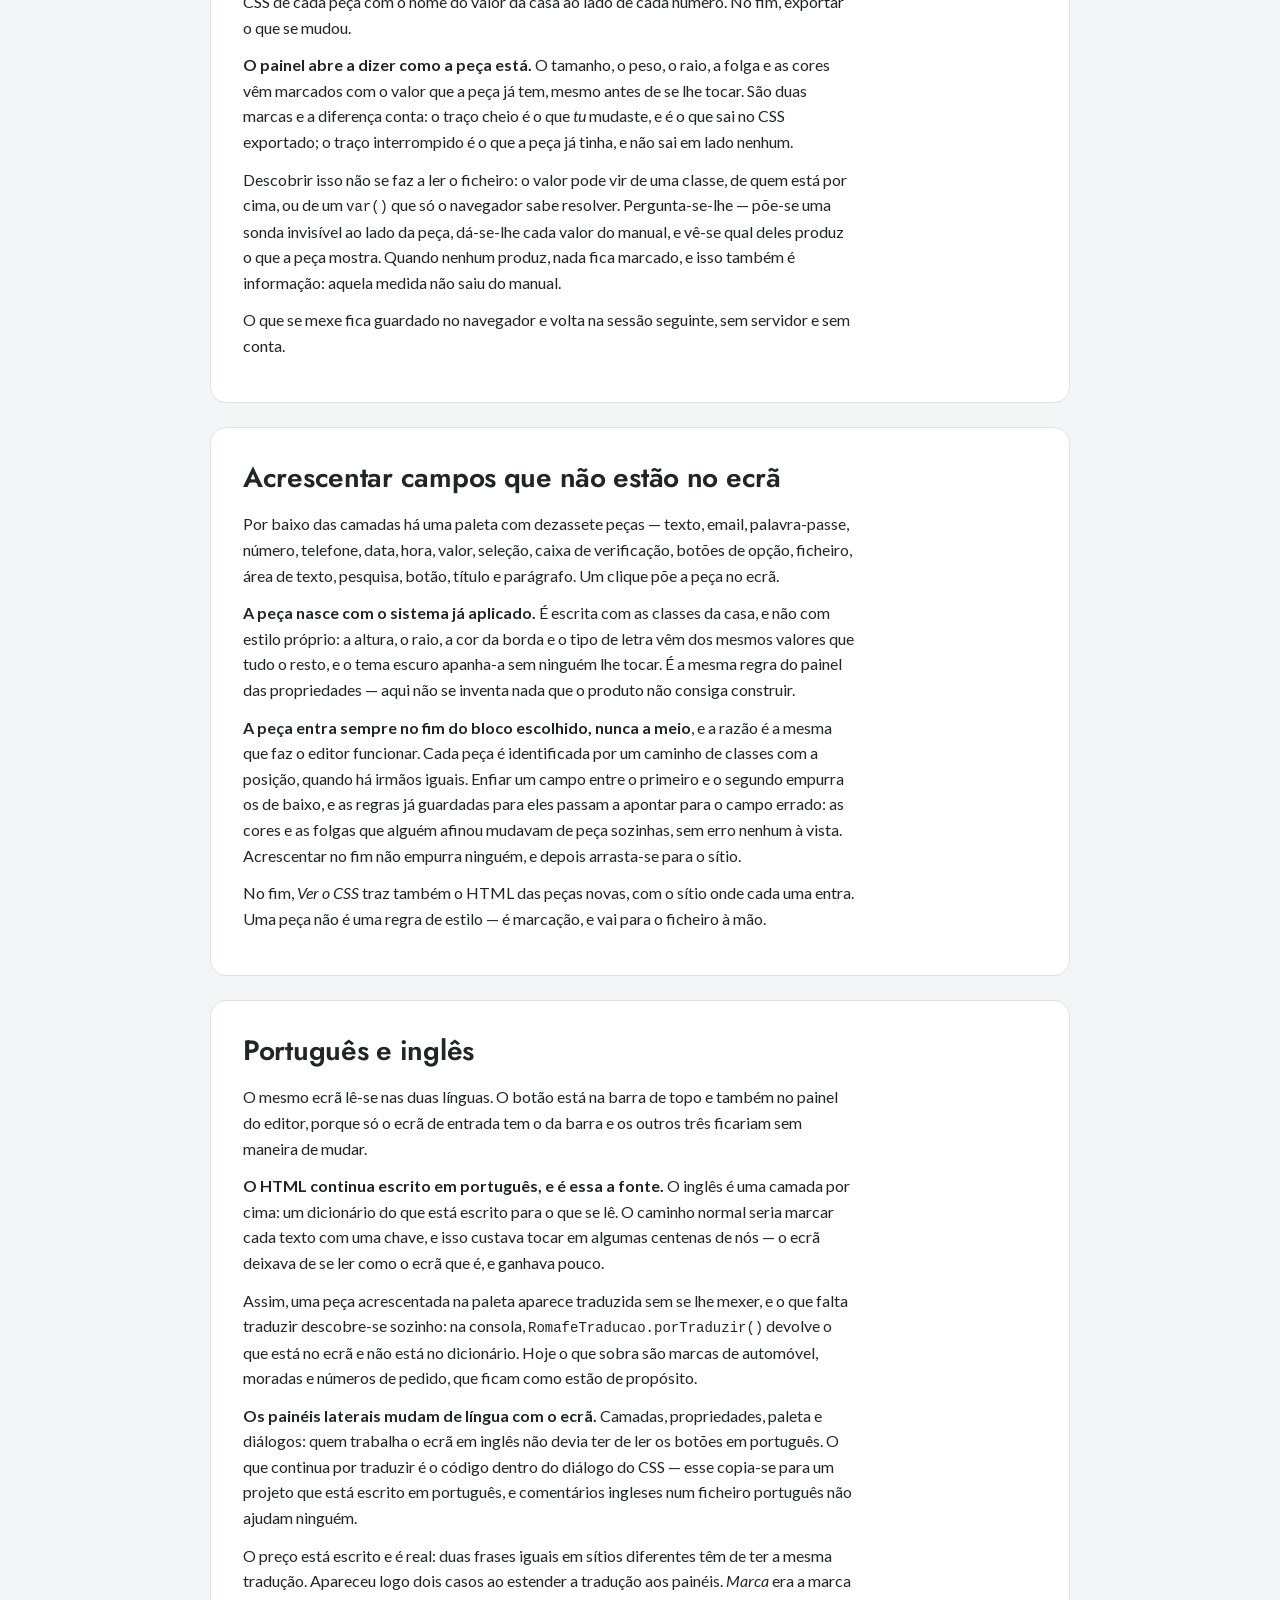
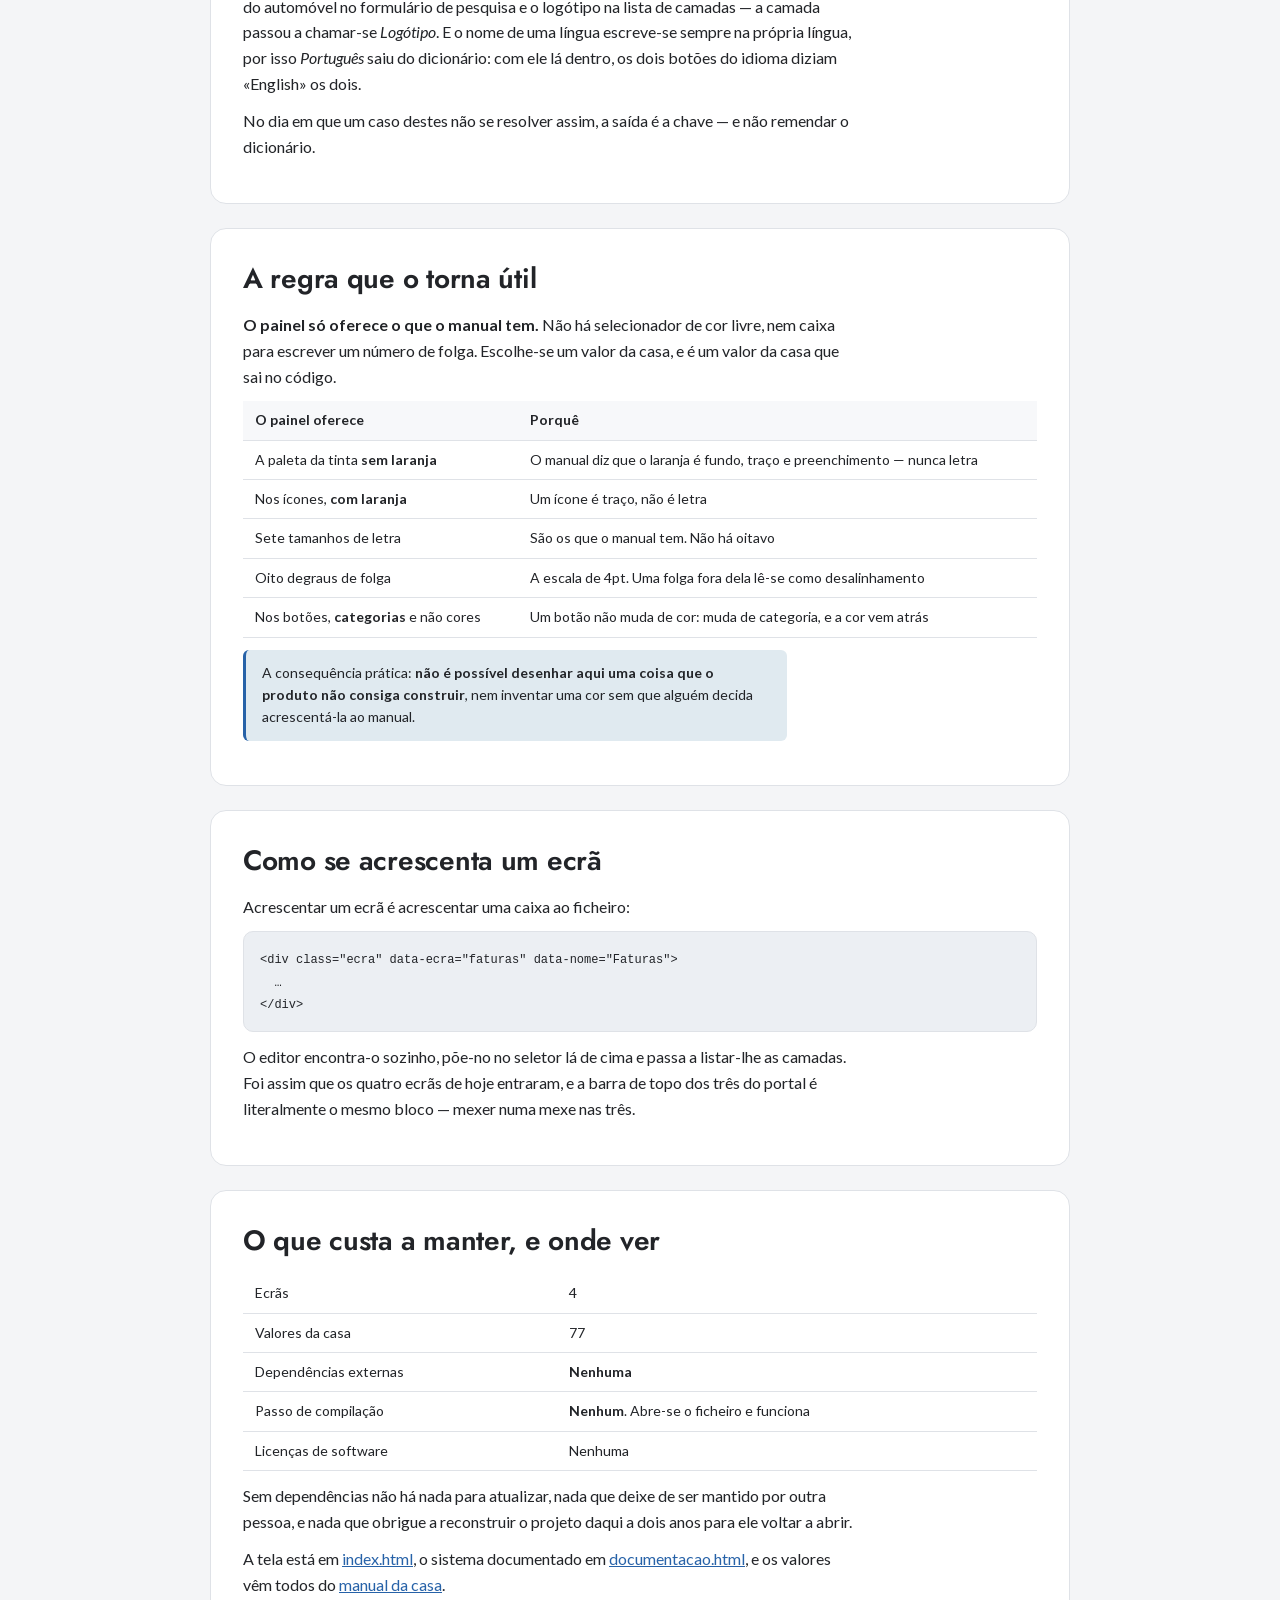
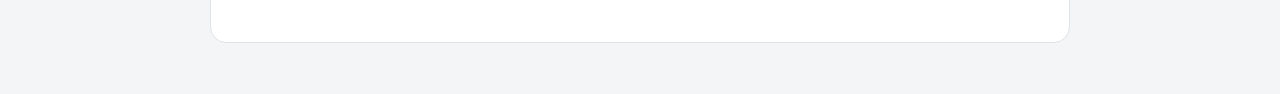
==== commit bebf06e5: "O painel abre a dizer como a peça está As grelhas só marcavam o que TU tinhas mudado, e uma peça aca" ====
--- a/web/como-funciona.html
+++ b/web/como-funciona.html
@@ -101,6 +101,21 @@
         valor da casa ao lado de cada número. No fim, exportar o que se mudou.
       </p>
       <p>
+        <strong>O painel abre a dizer como a peça está.</strong> O tamanho, o
+        peso, o raio, a folga e as cores vêm marcados com o valor que a peça já
+        tem, mesmo antes de se lhe tocar. São duas marcas e a diferença conta: o
+        traço cheio é o que <em>tu</em> mudaste, e é o que sai no CSS exportado;
+        o traço interrompido é o que a peça já tinha, e não sai em lado nenhum.
+      </p>
+      <p>
+        Descobrir isso não se faz a ler o ficheiro: o valor pode vir de uma
+        classe, de quem está por cima, ou de um <code>var()</code> que só o
+        navegador sabe resolver. Pergunta-se-lhe — põe-se uma sonda invisível ao
+        lado da peça, dá-se-lhe cada valor do manual, e vê-se qual deles produz
+        o que a peça mostra. Quando nenhum produz, nada fica marcado, e isso
+        também é informação: aquela medida não saiu do manual.
+      </p>
+      <p>
         O que se mexe fica guardado no navegador e volta na sessão seguinte, sem
         servidor e sem conta.
       </p>
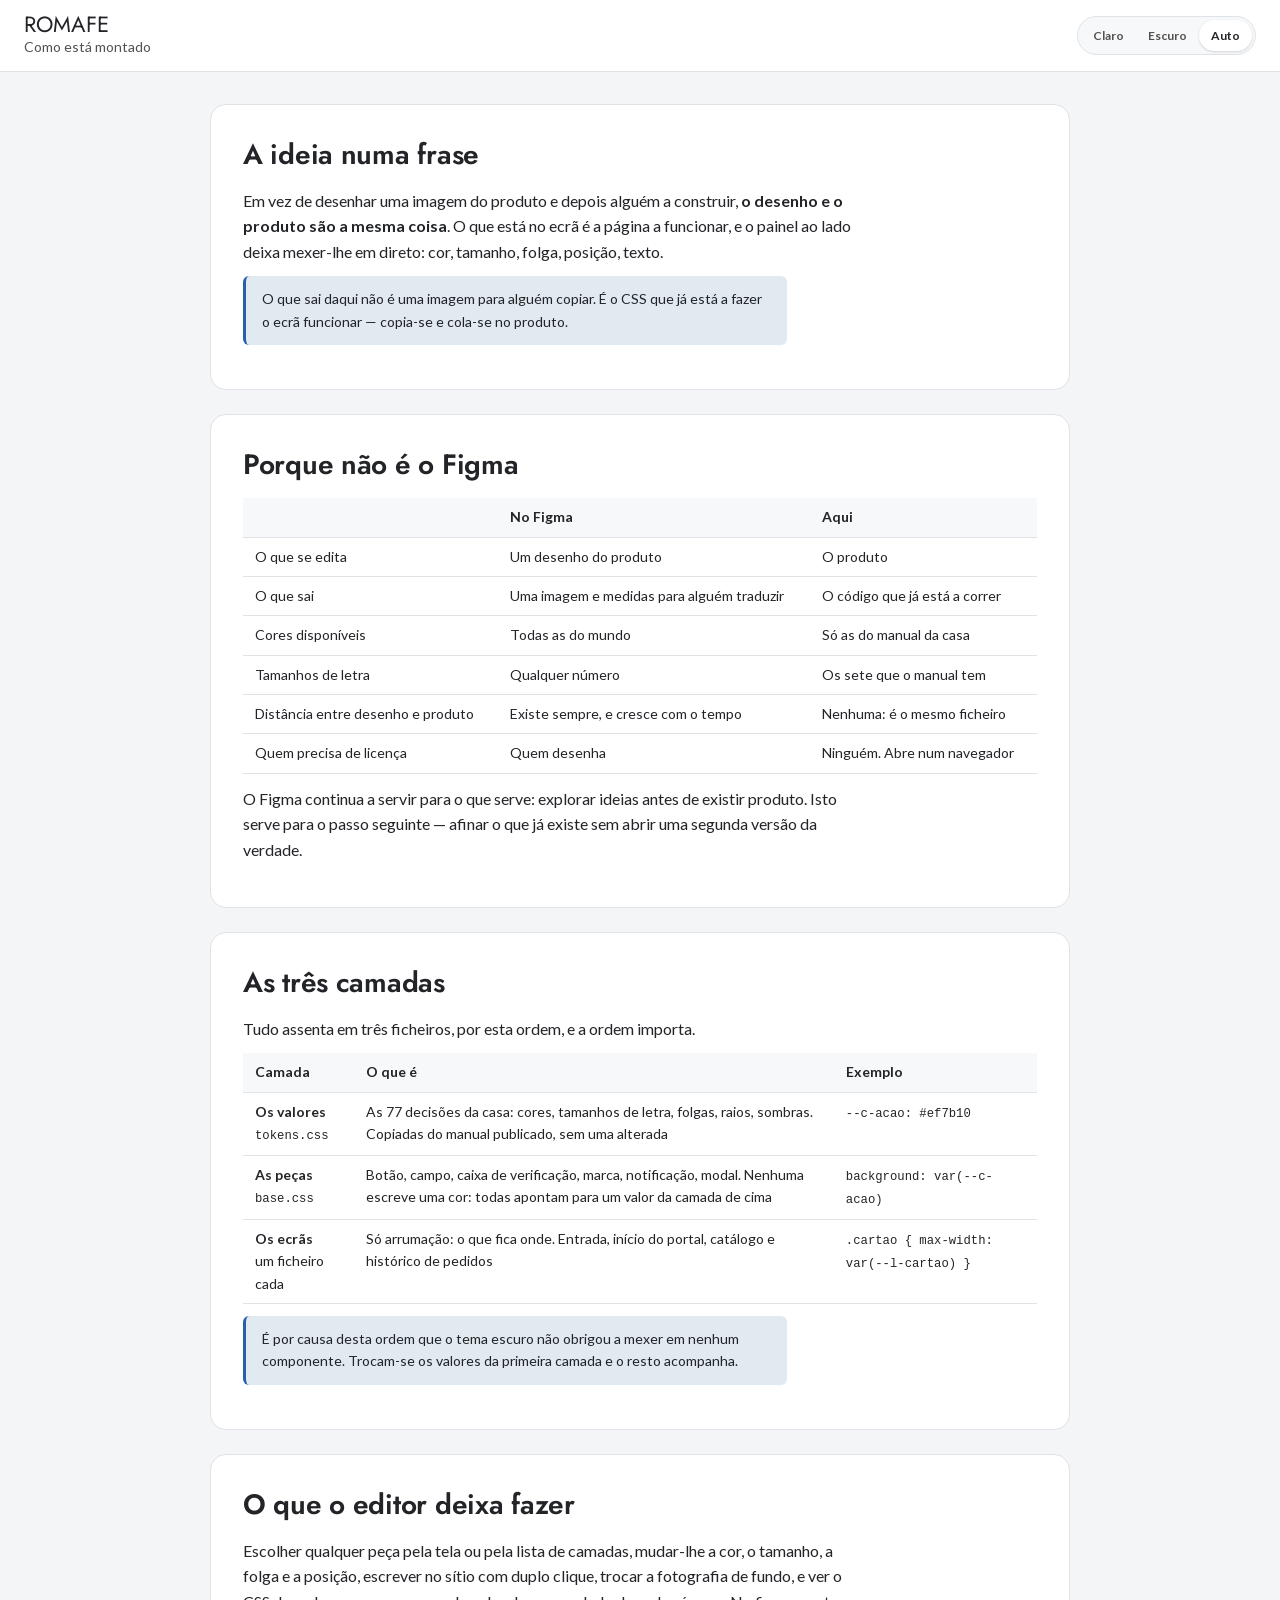
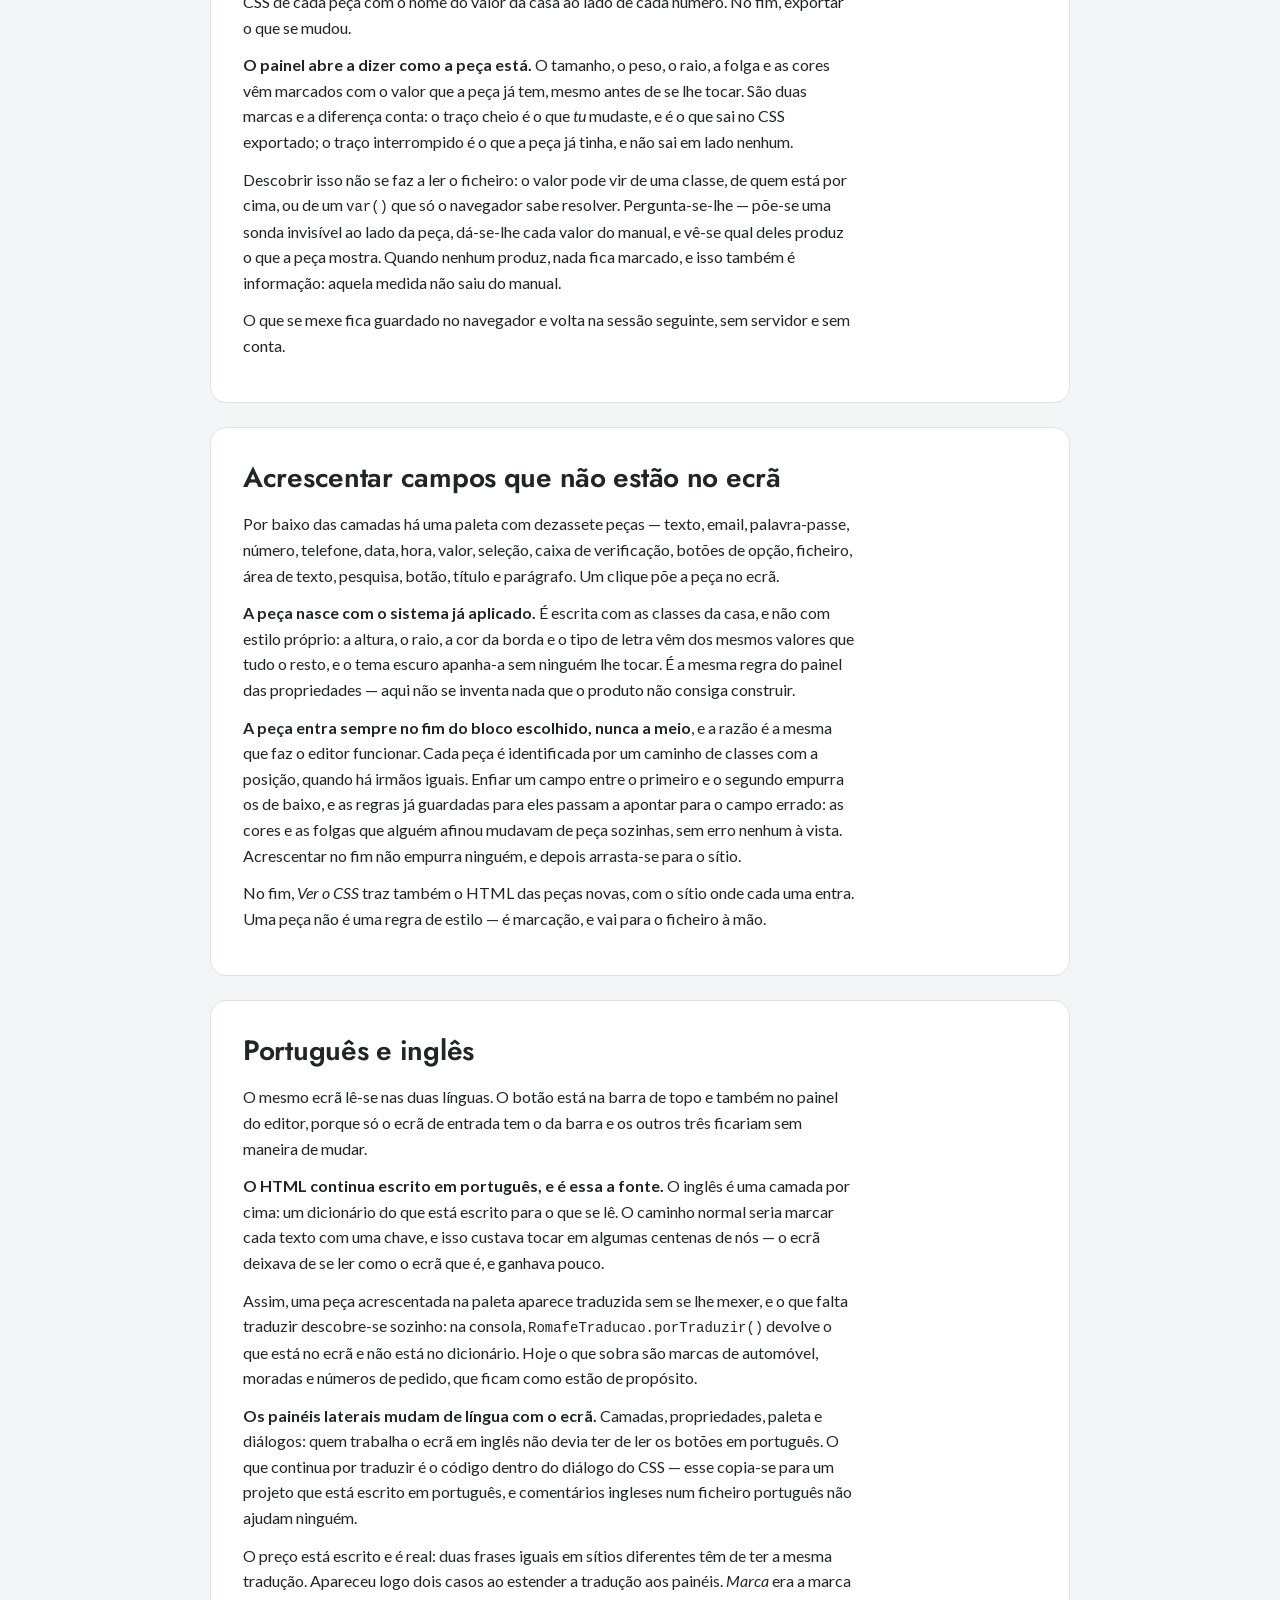
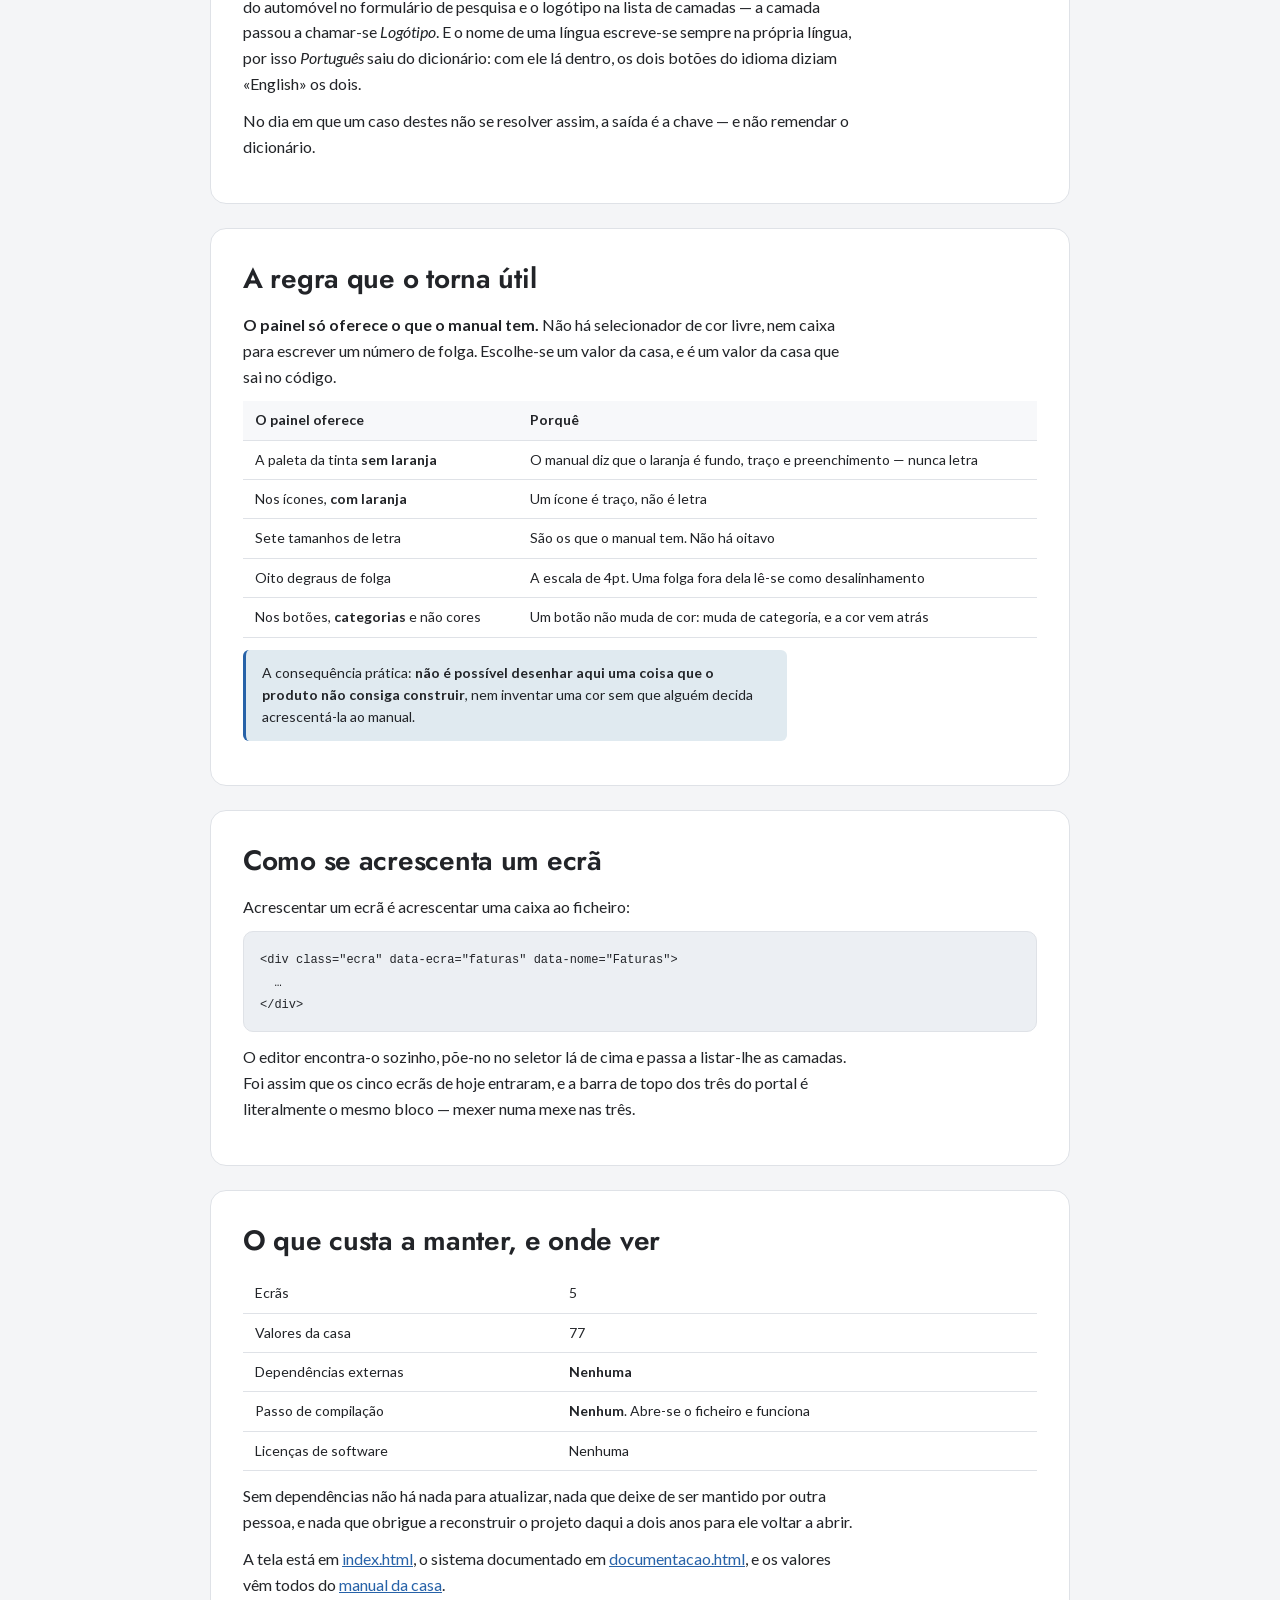
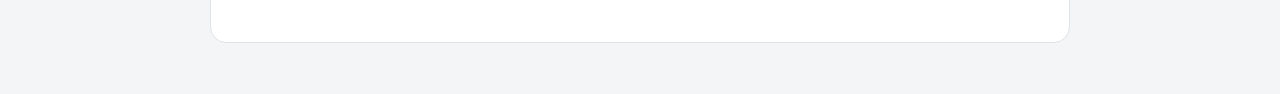
==== commit a992b52f: "As guias de remessa entram como quinto ecrã Cabeçalho de página, cartão de filtros, quatro contagens" ====
--- a/web/como-funciona.html
+++ b/web/como-funciona.html
@@ -230,7 +230,7 @@
 &lt;/div&gt;</code></pre>
       <p>
         O editor encontra-o sozinho, põe-no no seletor lá de cima e passa a
-        listar-lhe as camadas. Foi assim que os quatro ecrãs de hoje entraram, e
+        listar-lhe as camadas. Foi assim que os cinco ecrãs de hoje entraram, e
         a barra de topo dos três do portal é literalmente o mesmo bloco — mexer
         numa mexe nas três.
       </p>
@@ -240,7 +240,7 @@
       <h2>O que custa a manter, e onde ver</h2>
       <table class="tabela">
         <tbody>
-          <tr><td>Ecrãs</td><td>4</td></tr>
+          <tr><td>Ecrãs</td><td>5</td></tr>
           <tr><td>Valores da casa</td><td>77</td></tr>
           <tr><td>Dependências externas</td><td><strong>Nenhuma</strong></td></tr>
           <tr><td>Passo de compilação</td><td><strong>Nenhum</strong>. Abre-se o ficheiro e funciona</td></tr>
